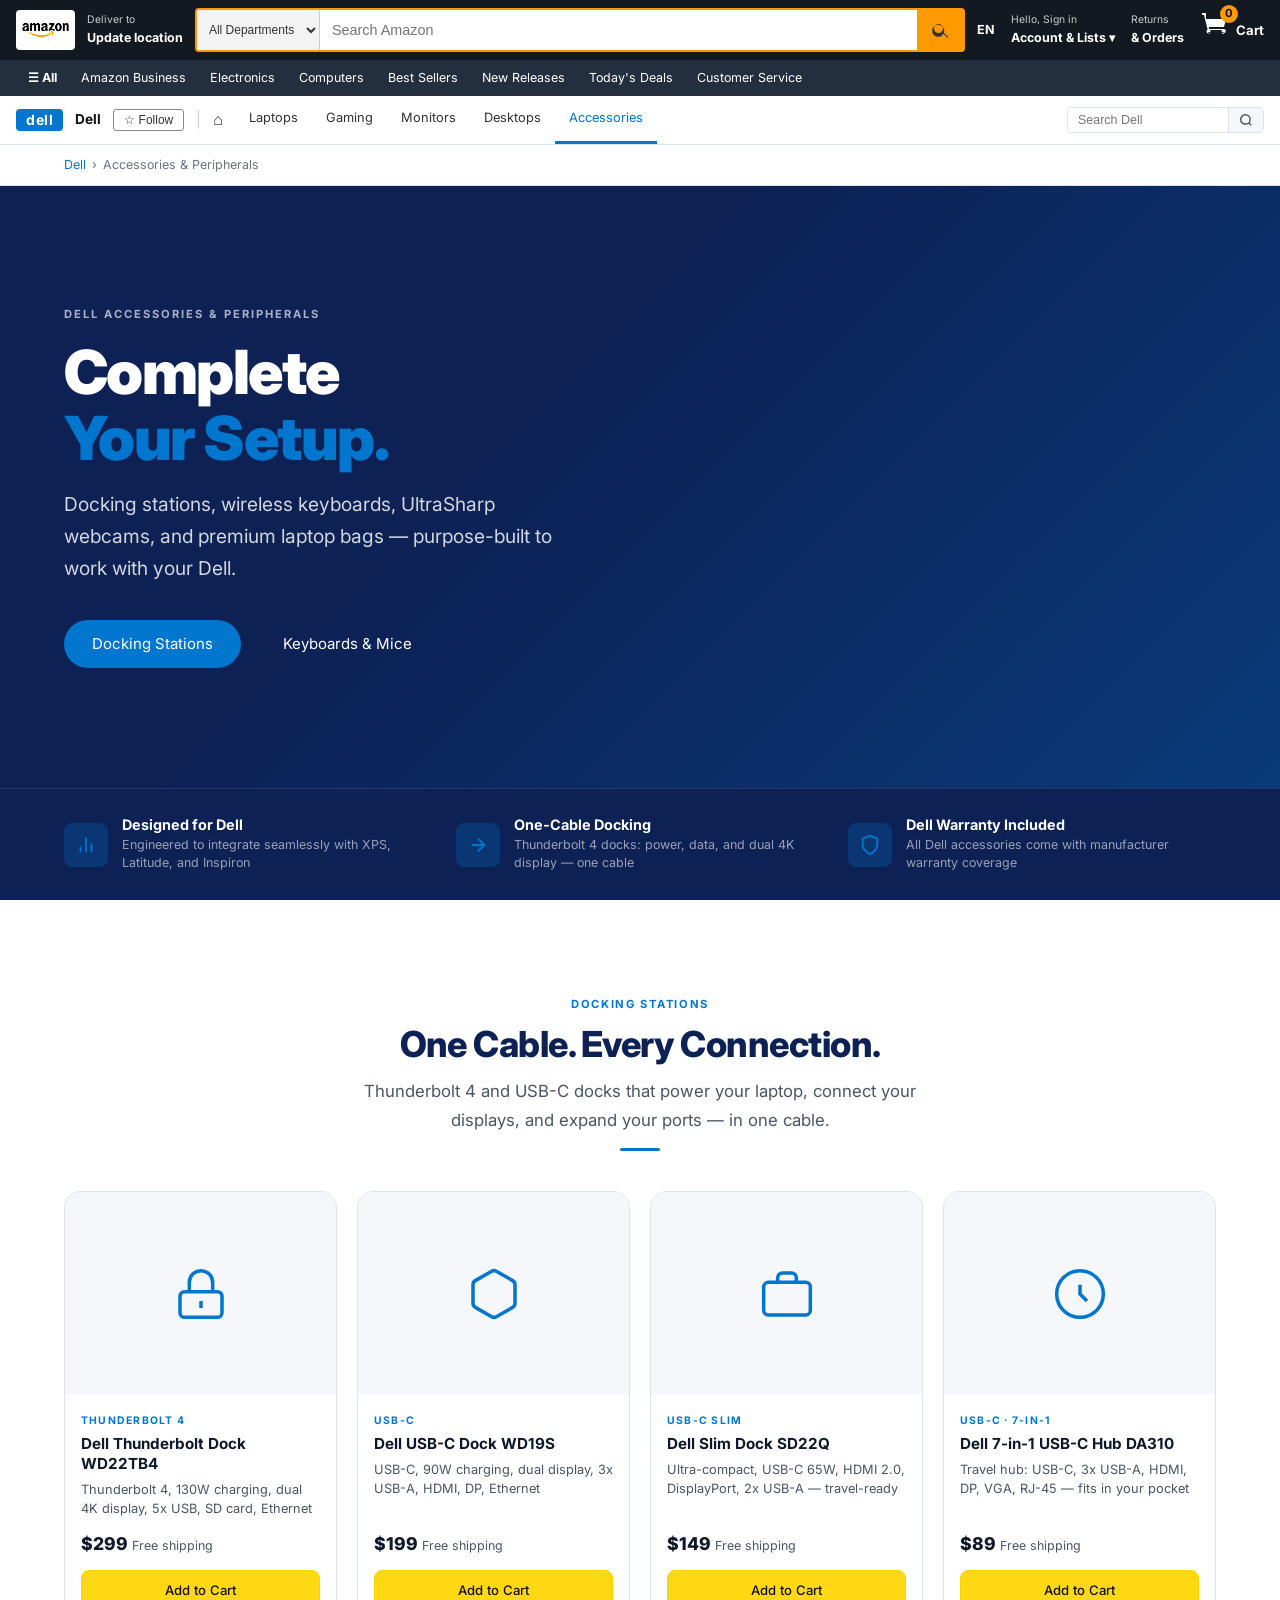
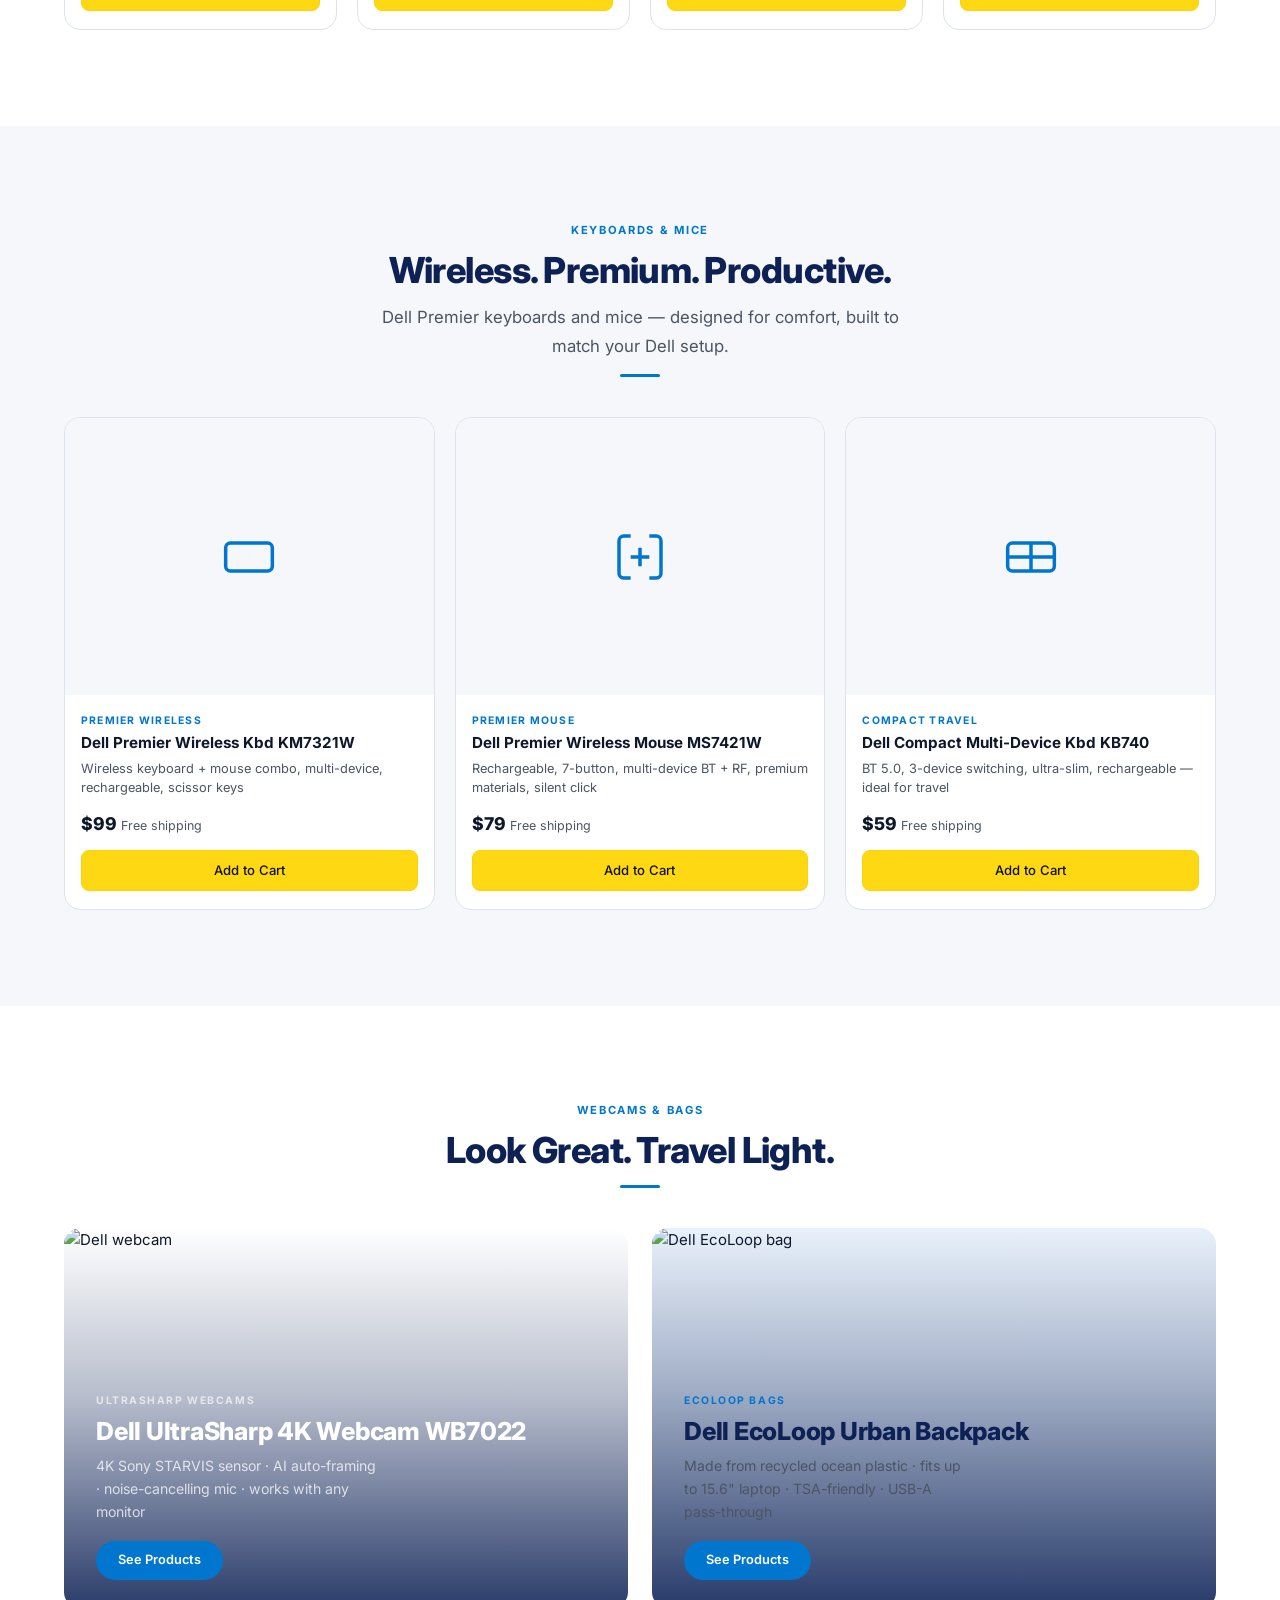
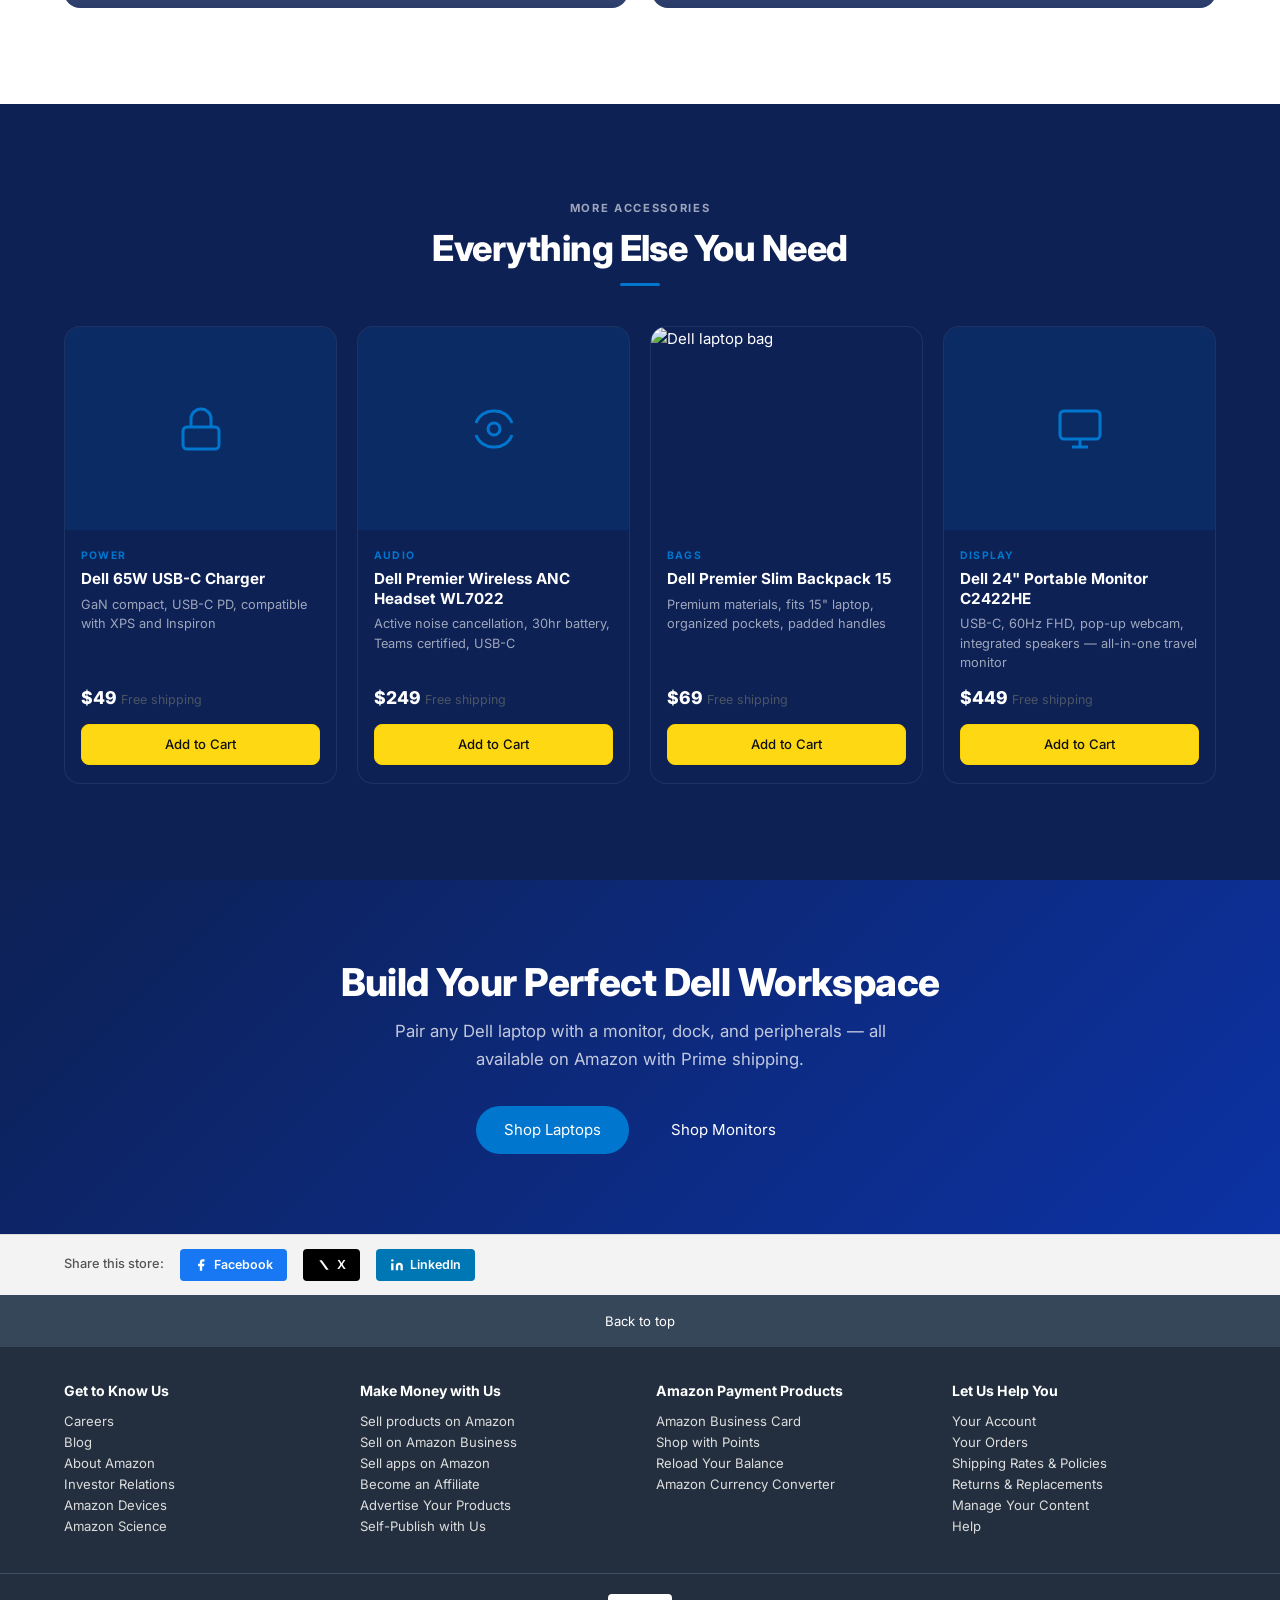
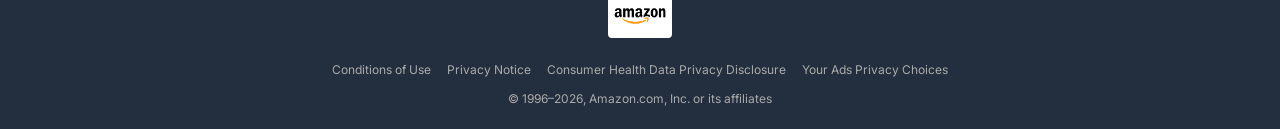
==== accessories.html @ 8b67eb4b "Initial Dell storefront demo — 6 pages, Dell brand CSS, YouTube hero, Dell CDN imagery" ====
<!DOCTYPE html>
<html lang="en">
<head>
  <meta charset="UTF-8">
  <meta name="viewport" content="width=device-width, initial-scale=1.0">
  <title>Dell Accessories | Docks, Keyboards, Bags — Amazon Brand Store</title>
  <meta name="description" content="Shop Dell accessories on Amazon — docking stations, wireless keyboards, laptop bags, webcams, and more. Free shipping on eligible orders.">
  <link rel="stylesheet" href="styles.css">
</head>
<body>

<div id="site-header"></div>

<!-- ═══ BREADCRUMB ═══ -->
<nav class="breadcrumb">
  <div class="breadcrumb-inner">
    <a href="index.html">Dell</a>
    <span>›</span>
    <span>Accessories &amp; Peripherals</span>
  </div>
</nav>

<!-- ═══ HERO ═══ -->
<div class="hero-video-wrap" style="min-height:500px;">
  <img class="hero-video"
    src="https://i.dell.com/is/image/DellContent/content/dam/ss2/page-specific/dell-homepage/en/my-account-or-dell-premier/uhp-premier-module-pa14250-1200x675.jpg?fmt=pjpg&wid=1920&hei=800&resMode=sharp2"
    alt="Dell accessories and peripherals" style="opacity:0.45;">
  <div class="hero-overlay"></div>
  <div class="hero-content">
    <span class="hero-eyebrow">Dell Accessories &amp; Peripherals</span>
    <h1 class="hero-title">Complete<br><span>Your Setup.</span></h1>
    <p class="hero-sub">Docking stations, wireless keyboards, UltraSharp webcams, and premium laptop bags — purpose-built to work with your Dell.</p>
    <div class="hero-ctas">
      <a href="#docks" class="btn-brand">Docking Stations</a>
      <a href="#keyboards" class="btn-outline">Keyboards &amp; Mice</a>
    </div>
  </div>
</div>

<!-- ═══ FEATURE STRIP ═══ -->
<div class="feature-strip">
  <div class="feature-strip-inner">
    <div class="feature-item">
      <div class="feature-icon">
        <svg viewBox="0 0 24 24"><path d="M18 20V10M12 20V4M6 20v-6"/></svg>
      </div>
      <div class="feature-text">
        <h4>Designed for Dell</h4>
        <p>Engineered to integrate seamlessly with XPS, Latitude, and Inspiron</p>
      </div>
    </div>
    <div class="feature-item">
      <div class="feature-icon">
        <svg viewBox="0 0 24 24"><path d="M5 12h14M12 5l7 7-7 7"/></svg>
      </div>
      <div class="feature-text">
        <h4>One-Cable Docking</h4>
        <p>Thunderbolt 4 docks: power, data, and dual 4K display — one cable</p>
      </div>
    </div>
    <div class="feature-item">
      <div class="feature-icon">
        <svg viewBox="0 0 24 24"><path d="M12 22s8-4 8-10V5l-8-3-8 3v7c0 6 8 10 8 10z"/></svg>
      </div>
      <div class="feature-text">
        <h4>Dell Warranty Included</h4>
        <p>All Dell accessories come with manufacturer warranty coverage</p>
      </div>
    </div>
  </div>
</div>

<!-- ═══ DOCKING STATIONS ═══ -->
<section class="section" id="docks">
  <div class="container">
    <div class="section-title">
      <span class="eyebrow">Docking Stations</span>
      <h2>One Cable. Every Connection.</h2>
      <p>Thunderbolt 4 and USB-C docks that power your laptop, connect your displays, and expand your ports — in one cable.</p>
      <div class="divider"></div>
    </div>
    <div class="product-grid">
      <div class="hk-card">
        <div class="hk-card-img">
          <div class="hk-card-img-placeholder">
            <svg viewBox="0 0 24 24" style="stroke:#0076CE;fill:none;stroke-width:1.5;width:56px;height:56px;"><rect x="3" y="11" width="18" height="11" rx="2"/><path d="M7 11V7a5 5 0 0 1 10 0v4"/><path d="M12 15v3"/></svg>
          </div>
        </div>
        <div class="hk-card-body">
          <span class="hk-card-eyebrow">Thunderbolt 4</span>
          <div class="hk-card-title">Dell Thunderbolt Dock WD22TB4</div>
          <div class="hk-card-sub">Thunderbolt 4, 130W charging, dual 4K display, 5x USB, SD card, Ethernet</div>
          <div class="hk-card-price">$299 <span>Free shipping</span></div>
          <span class="hk-card-buy">Add to Cart</span>
        </div>
      </div>
      <div class="hk-card">
        <div class="hk-card-img">
          <div class="hk-card-img-placeholder">
            <svg viewBox="0 0 24 24" style="stroke:#0076CE;fill:none;stroke-width:1.5;width:56px;height:56px;"><path d="M21 16V8a2 2 0 0 0-1-1.73l-7-4a2 2 0 0 0-2 0l-7 4A2 2 0 0 0 3 8v8a2 2 0 0 0 1 1.73l7 4a2 2 0 0 0 2 0l7-4A2 2 0 0 0 21 16z"/></svg>
          </div>
        </div>
        <div class="hk-card-body">
          <span class="hk-card-eyebrow">USB-C</span>
          <div class="hk-card-title">Dell USB-C Dock WD19S</div>
          <div class="hk-card-sub">USB-C, 90W charging, dual display, 3x USB-A, HDMI, DP, Ethernet</div>
          <div class="hk-card-price">$199 <span>Free shipping</span></div>
          <span class="hk-card-buy">Add to Cart</span>
        </div>
      </div>
      <div class="hk-card">
        <div class="hk-card-img">
          <div class="hk-card-img-placeholder">
            <svg viewBox="0 0 24 24" style="stroke:#0076CE;fill:none;stroke-width:1.5;width:56px;height:56px;"><rect x="2" y="7" width="20" height="14" rx="2"/><path d="M16 7V5a2 2 0 0 0-2-2h-4a2 2 0 0 0-2 2v2"/></svg>
          </div>
        </div>
        <div class="hk-card-body">
          <span class="hk-card-eyebrow">USB-C Slim</span>
          <div class="hk-card-title">Dell Slim Dock SD22Q</div>
          <div class="hk-card-sub">Ultra-compact, USB-C 65W, HDMI 2.0, DisplayPort, 2x USB-A — travel-ready</div>
          <div class="hk-card-price">$149 <span>Free shipping</span></div>
          <span class="hk-card-buy">Add to Cart</span>
        </div>
      </div>
      <div class="hk-card">
        <div class="hk-card-img">
          <div class="hk-card-img-placeholder">
            <svg viewBox="0 0 24 24" style="stroke:#0076CE;fill:none;stroke-width:1.5;width:56px;height:56px;"><circle cx="12" cy="12" r="10"/><path d="M12 8v4l3 3"/></svg>
          </div>
        </div>
        <div class="hk-card-body">
          <span class="hk-card-eyebrow">USB-C · 7-in-1</span>
          <div class="hk-card-title">Dell 7-in-1 USB-C Hub DA310</div>
          <div class="hk-card-sub">Travel hub: USB-C, 3x USB-A, HDMI, DP, VGA, RJ-45 — fits in your pocket</div>
          <div class="hk-card-price">$89 <span>Free shipping</span></div>
          <span class="hk-card-buy">Add to Cart</span>
        </div>
      </div>
    </div>
  </div>
</section>

<!-- ═══ KEYBOARDS & MICE ═══ -->
<section class="section section-alt" id="keyboards">
  <div class="container">
    <div class="section-title">
      <span class="eyebrow">Keyboards &amp; Mice</span>
      <h2>Wireless. Premium. Productive.</h2>
      <p>Dell Premier keyboards and mice — designed for comfort, built to match your Dell setup.</p>
      <div class="divider"></div>
    </div>
    <div class="product-grid product-grid-3">
      <div class="hk-card">
        <div class="hk-card-img">
          <div class="hk-card-img-placeholder">
            <svg viewBox="0 0 24 24" style="stroke:#0076CE;fill:none;stroke-width:1.5;width:56px;height:56px;"><rect x="2" y="6" width="20" height="12" rx="2"/><path d="M12 12h.01M7 12h.01M17 12h.01"/></svg>
          </div>
        </div>
        <div class="hk-card-body">
          <span class="hk-card-eyebrow">Premier Wireless</span>
          <div class="hk-card-title">Dell Premier Wireless Kbd KM7321W</div>
          <div class="hk-card-sub">Wireless keyboard + mouse combo, multi-device, rechargeable, scissor keys</div>
          <div class="hk-card-price">$99 <span>Free shipping</span></div>
          <span class="hk-card-buy">Add to Cart</span>
        </div>
      </div>
      <div class="hk-card">
        <div class="hk-card-img">
          <div class="hk-card-img-placeholder">
            <svg viewBox="0 0 24 24" style="stroke:#0076CE;fill:none;stroke-width:1.5;width:56px;height:56px;"><path d="M8 3H5a2 2 0 0 0-2 2v14a2 2 0 0 0 2 2h3"/><path d="M16 3h3a2 2 0 0 1 2 2v14a2 2 0 0 1-2 2h-3"/><path d="M12 8v8M8 12h8"/></svg>
          </div>
        </div>
        <div class="hk-card-body">
          <span class="hk-card-eyebrow">Premier Mouse</span>
          <div class="hk-card-title">Dell Premier Wireless Mouse MS7421W</div>
          <div class="hk-card-sub">Rechargeable, 7-button, multi-device BT + RF, premium materials, silent click</div>
          <div class="hk-card-price">$79 <span>Free shipping</span></div>
          <span class="hk-card-buy">Add to Cart</span>
        </div>
      </div>
      <div class="hk-card">
        <div class="hk-card-img">
          <div class="hk-card-img-placeholder">
            <svg viewBox="0 0 24 24" style="stroke:#0076CE;fill:none;stroke-width:1.5;width:56px;height:56px;"><rect x="2" y="6" width="20" height="12" rx="2"/><path d="M12 6v12M2 12h20"/></svg>
          </div>
        </div>
        <div class="hk-card-body">
          <span class="hk-card-eyebrow">Compact Travel</span>
          <div class="hk-card-title">Dell Compact Multi-Device Kbd KB740</div>
          <div class="hk-card-sub">BT 5.0, 3-device switching, ultra-slim, rechargeable — ideal for travel</div>
          <div class="hk-card-price">$59 <span>Free shipping</span></div>
          <span class="hk-card-buy">Add to Cart</span>
        </div>
      </div>
    </div>
  </div>
</section>

<!-- ═══ WEBCAMS + BAGS SPLIT ═══ -->
<section class="section">
  <div class="container">
    <div class="section-title">
      <span class="eyebrow">Webcams &amp; Bags</span>
      <h2>Look Great. Travel Light.</h2>
      <div class="divider"></div>
    </div>
    <div class="split-grid">
      <div class="split-tile">
        <img class="split-tile-img"
          src="https://i.dell.com/is/image/DellContent/content/dam/ss2/page-specific/dell-homepage/en/my-account-or-dell-premier/uhp-premier-module-pa14250-1200x675.jpg?fmt=pjpg&wid=800&hei=560&resMode=sharp2"
          alt="Dell webcam" loading="lazy">
        <div class="split-tile-overlay"></div>
        <div class="split-tile-content">
          <span class="eyebrow">UltraSharp Webcams</span>
          <h3>Dell UltraSharp 4K Webcam WB7022</h3>
          <p>4K Sony STARVIS sensor · AI auto-framing · noise-cancelling mic · works with any monitor</p>
          <a href="#" class="split-tile-pill">See Products</a>
        </div>
      </div>
      <div class="split-tile light-tile" style="background:var(--brand-light);">
        <img class="split-tile-img"
          src="https://i.dell.com/is/image/DellContent/content/dam/ss2/page-specific/dell-com-landing-page/sustainability-employee-walking-ecoloop-urban-backpack-480x360.jpg?fmt=pjpg&wid=800&hei=560&resMode=sharp2"
          alt="Dell EcoLoop bag" loading="lazy">
        <div class="split-tile-overlay" style="background:linear-gradient(0deg,rgba(13,33,85,0.88) 0%,rgba(13,33,85,0.3) 60%,transparent 100%);"></div>
        <div class="split-tile-content">
          <span class="eyebrow">EcoLoop Bags</span>
          <h3>Dell EcoLoop Urban Backpack</h3>
          <p>Made from recycled ocean plastic · fits up to 15.6" laptop · TSA-friendly · USB-A pass-through</p>
          <a href="#" class="split-tile-pill">See Products</a>
        </div>
      </div>
    </div>
  </div>
</section>

<!-- ═══ ACCESSORIES GRID ═══ -->
<section class="section section-dark">
  <div class="container">
    <div class="section-title">
      <span class="eyebrow">More Accessories</span>
      <h2>Everything Else You Need</h2>
      <div class="divider"></div>
    </div>
    <div class="product-grid dark-section-wrap">
      <div class="hk-card hk-card-dark">
        <div class="hk-card-img">
          <div class="hk-card-img-placeholder" style="background:rgba(0,118,206,0.12);">
            <svg viewBox="0 0 24 24" style="stroke:var(--brand-blue);width:48px;height:48px;fill:none;stroke-width:1.5;"><rect x="3" y="11" width="18" height="11" rx="2"/><path d="M7 11V7a5 5 0 0 1 10 0v4"/></svg>
          </div>
        </div>
        <div class="hk-card-body">
          <span class="hk-card-eyebrow">Power</span>
          <div class="hk-card-title">Dell 65W USB-C Charger</div>
          <div class="hk-card-sub">GaN compact, USB-C PD, compatible with XPS and Inspiron</div>
          <div class="hk-card-price">$49 <span>Free shipping</span></div>
          <span class="hk-card-buy">Add to Cart</span>
        </div>
      </div>
      <div class="hk-card hk-card-dark">
        <div class="hk-card-img">
          <div class="hk-card-img-placeholder" style="background:rgba(0,118,206,0.12);">
            <svg viewBox="0 0 24 24" style="stroke:var(--brand-blue);width:48px;height:48px;fill:none;stroke-width:1.5;"><circle cx="12" cy="12" r="3"/><path d="M3 9a9 9 0 0 1 9-6 9 9 0 0 1 9 6"/><path d="M3 15a9 9 0 0 0 9 6 9 9 0 0 0 9-6"/></svg>
          </div>
        </div>
        <div class="hk-card-body">
          <span class="hk-card-eyebrow">Audio</span>
          <div class="hk-card-title">Dell Premier Wireless ANC Headset WL7022</div>
          <div class="hk-card-sub">Active noise cancellation, 30hr battery, Teams certified, USB-C</div>
          <div class="hk-card-price">$249 <span>Free shipping</span></div>
          <span class="hk-card-buy">Add to Cart</span>
        </div>
      </div>
      <div class="hk-card hk-card-dark">
        <div class="hk-card-img">
          <img src="https://i.dell.com/is/image/DellContent/content/dam/ss2/page-specific/dell-com-landing-page/sustainability-employee-walking-ecoloop-urban-backpack-480x360.jpg?fmt=pjpg&wid=400&hei=300&resMode=sharp2" alt="Dell laptop bag" loading="lazy">
        </div>
        <div class="hk-card-body">
          <span class="hk-card-eyebrow">Bags</span>
          <div class="hk-card-title">Dell Premier Slim Backpack 15</div>
          <div class="hk-card-sub">Premium materials, fits 15" laptop, organized pockets, padded handles</div>
          <div class="hk-card-price">$69 <span>Free shipping</span></div>
          <span class="hk-card-buy">Add to Cart</span>
        </div>
      </div>
      <div class="hk-card hk-card-dark">
        <div class="hk-card-img">
          <div class="hk-card-img-placeholder" style="background:rgba(0,118,206,0.12);">
            <svg viewBox="0 0 24 24" style="stroke:var(--brand-blue);width:48px;height:48px;fill:none;stroke-width:1.5;"><rect x="2" y="3" width="20" height="14" rx="2"/><path d="M8 21h8M12 17v4"/></svg>
          </div>
        </div>
        <div class="hk-card-body">
          <span class="hk-card-eyebrow">Display</span>
          <div class="hk-card-title">Dell 24" Portable Monitor C2422HE</div>
          <div class="hk-card-sub">USB-C, 60Hz FHD, pop-up webcam, integrated speakers — all-in-one travel monitor</div>
          <div class="hk-card-price">$449 <span>Free shipping</span></div>
          <span class="hk-card-buy">Add to Cart</span>
        </div>
      </div>
    </div>
  </div>
</section>

<!-- ═══ CTA ═══ -->
<div class="cta-banner">
  <h2>Build Your Perfect Dell Workspace</h2>
  <p>Pair any Dell laptop with a monitor, dock, and peripherals — all available on Amazon with Prime shipping.</p>
  <div class="cta-banner-btns">
    <a href="laptops.html" class="btn-brand">Shop Laptops</a>
    <a href="monitors.html" class="btn-outline">Shop Monitors</a>
  </div>
</div>

<div id="site-footer"></div>
<script src="main.js"></script>
</body>
</html>
---- styles.css ----
/* ============================================================
   Dell Amazon Brand Store — Stylesheet
   Brand: #0076CE (blue), #0d2155 (dark navy), #0672cb (mid)
   ============================================================ */

@import url('https://fonts.googleapis.com/css2?family=Inter:ital,wght@0,300;0,400;0,500;0,600;0,700;0,800;0,900;1,400&display=swap');

/* 1. CSS Variables
   ============================================================ */
:root {
  --primary:       #0076CE;
  --primary-dark:  #005CA5;
  --primary-deep:  #0d2155;
  --primary-mid:   #0672cb;
  --brand-blue:    #0076CE;
  --brand-dark:    #0d2155;
  --brand-mid:     #0c32a4;
  --brand-glow:    rgba(0,118,206,0.35);
  --brand-light:   #E8F1FB;
  --gray:          #6b7280;
  --light-gray:    #f5f7fa;
  --light-bg:      #f5f7fa;
  --lighter-bg:    #edf2f8;
  --border:        #dde3ec;
  --white:         #ffffff;
  --text:          #0f172a;
  --text-muted:    #4b5563;
  --card-shadow:   0 2px 16px rgba(0,0,0,0.07);
  --card-hover:    0 12px 40px rgba(0,118,206,0.22);
  --transition:    0.25s ease;

  /* 8-pt spacing scale */
  --space-xs:  8px;
  --space-sm:  16px;
  --space-md:  24px;
  --space-lg:  40px;
  --space-xl:  64px;
  --space-2xl: 96px;
  --space-3xl: 128px;
}

/* 2. Reset & Base
   ============================================================ */
*, *::before, *::after { box-sizing: border-box; margin: 0; padding: 0; }
html { scroll-behavior: smooth; }
body {
  font-family: 'Inter', -apple-system, BlinkMacSystemFont, 'Segoe UI', Roboto, 'Helvetica Neue', Arial, sans-serif;
  color: var(--text);
  font-size: 15px;
  line-height: 1.6;
  background: var(--white);
}
img { max-width: 100%; height: auto; display: block; }
a { color: var(--primary); text-decoration: none; }
a:hover { text-decoration: underline; }
ul { list-style: none; }

/* 3. Typography
   ============================================================ */
h1, h2, h3, h4 { line-height: 1.15; font-weight: 800; letter-spacing: -0.01em; }
h1 { font-size: clamp(2.2rem, 4vw, 3.25rem); letter-spacing: -0.02em; }
h2 { font-size: clamp(1.6rem, 2.8vw, 2.4rem); letter-spacing: -0.015em; }
h3 { font-size: clamp(1.1rem, 1.8vw, 1.45rem); letter-spacing: -0.01em; }
h4 { font-size: 1.05rem; letter-spacing: 0; font-weight: 700; }
p  { margin-bottom: 0; line-height: 1.65; }

/* 4. Layout Utilities
   ============================================================ */
.container { max-width: 1200px; margin: 0 auto; padding: 0 24px; }
.section { padding: var(--space-2xl) 0; }
.section-alt { background: var(--light-gray); }
.section-dark { background: var(--brand-dark); color: var(--white); }
.section-dark h2, .section-dark h3, .section-dark p { color: var(--white); }
.section-title { text-align: center; margin-bottom: var(--space-lg); }
.section-title .eyebrow {
  font-size: 0.7rem;
  font-weight: 700;
  letter-spacing: 0.15em;
  text-transform: uppercase;
  color: var(--primary);
  margin-bottom: 10px;
  display: block;
}
.section-dark .section-title .eyebrow { color: rgba(255,255,255,0.6); }
.section-title h2 { color: var(--brand-dark); margin-bottom: 12px; }
.section-title p  { color: var(--text-muted); font-size: 1.05rem; max-width: 560px; margin: 0 auto; line-height: 1.7; }
.section-dark .section-title h2 { color: var(--white); }
.section-dark .section-title p  { color: rgba(255,255,255,0.72); }
.divider { width: 40px; height: 3px; background: var(--brand-blue); border-radius: 2px; margin: 14px auto 0; }

/* 5. Buttons
   ============================================================ */
.btn {
  display: inline-block;
  padding: 11px 24px;
  border-radius: 8px;
  font-weight: 600;
  font-size: 0.875rem;
  cursor: pointer;
  border: 2px solid transparent;
  transition: all var(--transition);
  white-space: nowrap;
  letter-spacing: 0.01em;
}
.btn-primary { background: #FFD814; color: #111; border-color: #FCD200; }
.btn-primary:hover { background: #F7CA00; border-color: #F7CA00; text-decoration: none; }
.btn-brand {
  background: var(--brand-blue);
  color: var(--white);
  border-color: var(--brand-blue);
  border-radius: 999px;
  padding: 12px 28px;
}
.btn-brand:hover { background: var(--primary-dark); border-color: var(--primary-dark); text-decoration: none; }
.btn-outline {
  background: transparent;
  color: var(--white);
  border-color: rgba(255,255,255,0.6);
  border-radius: 999px;
  padding: 12px 28px;
}
.btn-outline:hover { background: rgba(255,255,255,0.12); text-decoration: none; }
.btn-pill-blue {
  background: var(--brand-blue);
  color: var(--white);
  border-radius: 999px;
  padding: 9px 22px;
  font-size: 0.82rem;
  font-weight: 600;
  display: inline-block;
  transition: background var(--transition);
}
.btn-pill-blue:hover { background: var(--primary-dark); text-decoration: none; }

/* Add to Cart — Amazon yellow, 8px radius, NEVER pill */
.btn-cart {
  background: #FFD814;
  color: #0F1111;
  border: 1px solid #FCD200;
  border-radius: 8px;
  padding: 8px 16px;
  font-size: 0.82rem;
  font-weight: 500;
  cursor: pointer;
  display: inline-block;
  transition: background var(--transition);
  text-align: center;
}
.btn-cart:hover { background: #F7CA00; text-decoration: none; }

/* 6. Amazon Header / Nav (shared with CyberPower pattern)
   ============================================================ */
.amz-sticky { position: sticky; top: 0; z-index: 9000; }
.amz-top { background: #131921; }
.amz-top-inner {
  max-width: 1600px;
  margin: 0 auto;
  padding: 8px 16px;
  display: flex;
  align-items: center;
  gap: 12px;
}
.amz-logo img { height: 36px; }
.amz-location { display: flex; flex-direction: column; color: #fff; font-size: 0.7rem; cursor: pointer; }
.amz-loc-top { color: #ccc; font-size: 0.65rem; }
.amz-loc-bot { font-weight: 700; font-size: 0.78rem; white-space: nowrap; }
.amz-search {
  flex: 1; display: flex; align-items: center;
  background: #fff; border-radius: 4px; overflow: hidden;
  border: 2px solid #ff9900; min-width: 0;
}
.amz-search-dept {
  background: #f3f3f3; border: none; border-right: 1px solid #ccc;
  padding: 0 8px; height: 40px; font-size: 0.75rem; cursor: pointer; color: #333; white-space: nowrap;
}
.amz-search-input { flex: 1; border: none; outline: none; padding: 0 12px; font-size: 0.9rem; height: 40px; min-width: 0; }
.amz-search-btn {
  background: #ff9900; border: none; width: 46px; height: 40px;
  cursor: pointer; display: flex; align-items: center; justify-content: center; flex-shrink: 0;
}
.amz-search-btn svg { width: 18px; height: 18px; fill: #333; }
.amz-right { display: flex; align-items: center; gap: 16px; margin-left: auto; flex-shrink: 0; }
.amz-lang { color: #fff; font-size: 0.78rem; font-weight: 700; cursor: pointer; }
.amz-account, .amz-returns {
  display: flex; flex-direction: column; color: #fff; font-size: 0.7rem; cursor: pointer; text-decoration: none;
}
.amz-acct-top { color: #ccc; font-size: 0.65rem; }
.amz-acct-bot { font-weight: 700; font-size: 0.78rem; white-space: nowrap; }
.amz-cart-link { display: flex; align-items: center; gap: 4px; color: #fff; text-decoration: none; cursor: pointer; }
.amz-cart-icon-wrap { position: relative; }
.amz-cart-icon-wrap svg { width: 32px; height: 32px; }
.amz-cart-count {
  position: absolute; top: -6px; right: -6px;
  background: #ff9900; color: #111; font-size: 0.7rem; font-weight: 700;
  border-radius: 50%; width: 18px; height: 18px; display: flex; align-items: center; justify-content: center;
}
.amz-cart-text { font-weight: 700; font-size: 0.82rem; }

/* Amazon nav bar */
.amz-nav-bar { background: #232f3e; }
.amz-nav-bar-inner {
  max-width: 1600px; margin: 0 auto; padding: 0 16px;
  display: flex; align-items: center; gap: 0; overflow-x: auto;
}
.amz-nav-bar-inner a {
  color: #fff; font-size: 0.78rem; padding: 8px 12px;
  white-space: nowrap; text-decoration: none;
  transition: background 0.15s;
}
.amz-nav-bar-inner a:hover { background: rgba(255,255,255,0.12); }
.amz-nav-all-btn { font-weight: 700; }
.amz-mobile-drawer { display: none; }

/* Brand sub-nav — single bar */
.brand-subnav {
  background: #fff;
  border-bottom: 1px solid var(--border);
  position: relative;
  z-index: 8999;
}
.brand-subnav-inner {
  max-width: 1600px; margin: 0 auto; padding: 0 16px;
  display: flex; align-items: center; gap: 12px; height: 48px; overflow-x: auto;
}
.brand-subnav-logo { display: flex; align-items: center; flex-shrink: 0; }
.brand-subnav-name { font-size: 0.85rem; font-weight: 700; color: #111; white-space: nowrap; flex-shrink: 0; }
.brand-subnav-follow {
  background: none; border: 1px solid #888; border-radius: 3px;
  padding: 3px 10px; font-size: 0.75rem; cursor: pointer; flex-shrink: 0; color: #333;
}
.brand-subnav-sep { color: #ccc; flex-shrink: 0; }
.brand-subnav-home { color: #333; font-size: 1rem; text-decoration: none; flex-shrink: 0; }
.brand-subnav-tabs { display: flex; gap: 0; flex-shrink: 0; }
.brand-subnav-tabs a {
  font-size: 0.8rem; color: #333; padding: 0 14px; height: 48px;
  display: flex; align-items: center; text-decoration: none;
  border-bottom: 3px solid transparent; transition: border-color 0.15s, color 0.15s;
  white-space: nowrap;
}
.brand-subnav-tabs a:hover, .brand-subnav-tabs a.active { color: var(--brand-blue); border-bottom-color: var(--brand-blue); }
.brand-subnav-search {
  margin-left: auto; display: flex; align-items: center;
  border: 1px solid var(--border); border-radius: 4px; overflow: hidden; flex-shrink: 0;
}
.brand-subnav-search input {
  border: none; outline: none; padding: 5px 10px; font-size: 0.78rem; width: 160px;
}
.brand-subnav-search button {
  background: var(--light-gray); border: none; border-left: 1px solid var(--border);
  padding: 5px 10px; cursor: pointer; display: flex; align-items: center; justify-content: center;
}
.brand-subnav-search button svg { stroke: #555; }
.brand-subnav-dropdown { position: relative; }
.brand-subnav-dropdown-trigger { cursor: pointer; }
.brand-subnav-dropdown-menu {
  display: none; position: fixed; background: #fff;
  border: 1px solid var(--border); border-radius: 8px;
  box-shadow: 0 8px 24px rgba(0,0,0,0.12); min-width: 200px; z-index: 9999; padding: 8px 0;
}
.brand-subnav-dropdown.open .brand-subnav-dropdown-menu { display: block; }
.brand-subnav-dropdown-menu a {
  display: block; padding: 9px 18px; color: #333; font-size: 0.82rem;
  border-bottom: none; height: auto;
}
.brand-subnav-dropdown-menu a:hover { background: var(--light-gray); color: var(--brand-blue); }

/* Breadcrumb */
.breadcrumb {
  padding: 10px 0;
  background: var(--white);
  border-bottom: 1px solid var(--border);
}
.breadcrumb-inner {
  max-width: 1200px; margin: 0 auto; padding: 0 24px;
  display: flex; align-items: center; gap: 6px; font-size: 0.78rem; color: var(--gray);
}
.breadcrumb-inner a { color: var(--primary); }
.breadcrumb-inner span { color: var(--gray); }

/* 7. Hero Video
   ============================================================ */
.hero-video-wrap {
  position: relative; width: 100%; min-height: 600px; overflow: hidden;
  background: var(--brand-dark);
}
.hero-video {
  position: absolute; top: 50%; left: 50%;
  transform: translate(-50%, -50%);
  min-width: 100%; min-height: 100%; width: auto; height: auto;
  object-fit: cover; z-index: 0; opacity: 0.4;
}
.hero-video-wrap iframe.hero-video {
  width: 100%; height: 100%; min-width: 100%; min-height: 100%;
  object-fit: cover; border: none;
}
.hero-overlay {
  position: absolute; inset: 0;
  background: linear-gradient(135deg, var(--brand-dark) 40%, rgba(0,118,206,0.3) 100%);
  z-index: 1;
}
.hero-content { position: relative; z-index: 2; padding: 120px 64px; }
.hero-eyebrow {
  font-size: 0.7rem; font-weight: 700; letter-spacing: 0.18em;
  text-transform: uppercase; color: rgba(255,255,255,0.65);
  margin-bottom: 16px; display: block;
}
.hero-title { font-size: clamp(2.4rem, 5vw, 3.8rem); font-weight: 900; color: #fff; line-height: 1.08; letter-spacing: -0.025em; margin-bottom: 18px; max-width: 700px; }
.hero-title span { color: var(--brand-blue); }
.hero-sub { font-size: clamp(1rem, 1.5vw, 1.2rem); color: rgba(255,255,255,0.82); max-width: 520px; margin-bottom: 36px; line-height: 1.65; font-weight: 400; }
.hero-ctas { display: flex; gap: 14px; flex-wrap: wrap; }

/* Feature icon strip */
.feature-strip { background: var(--brand-dark); padding: 28px 0; border-top: 1px solid rgba(255,255,255,0.1); }
.feature-strip-inner {
  max-width: 1200px; margin: 0 auto; padding: 0 24px;
  display: grid; grid-template-columns: repeat(3, 1fr); gap: 24px;
}
.feature-item { display: flex; align-items: center; gap: 14px; }
.feature-icon {
  width: 44px; height: 44px; border-radius: 8px;
  background: rgba(0,118,206,0.25); display: flex; align-items: center; justify-content: center;
  flex-shrink: 0;
}
.feature-icon svg { width: 22px; height: 22px; stroke: var(--brand-blue); fill: none; stroke-width: 2; }
.feature-text h4 { color: #fff; font-size: 0.9rem; font-weight: 700; margin-bottom: 2px; }
.feature-text p { color: rgba(255,255,255,0.58); font-size: 0.78rem; line-height: 1.45; }

/* 8. Split Tiles
   ============================================================ */
.split-grid { display: grid; grid-template-columns: 1fr 1fr; gap: 24px; }
.split-tile {
  position: relative; border-radius: 16px; overflow: hidden;
  min-height: 380px; display: flex; align-items: flex-end;
}
.split-tile-img {
  position: absolute; inset: 0; width: 100%; height: 100%; object-fit: cover; z-index: 0;
}
.split-tile-overlay {
  position: absolute; inset: 0; z-index: 1;
  background: linear-gradient(0deg, rgba(13,33,85,0.88) 0%, rgba(13,33,85,0.3) 55%, transparent 100%);
}
.split-tile.light-tile .split-tile-overlay {
  background: linear-gradient(0deg, rgba(232,241,251,0.95) 0%, rgba(232,241,251,0.6) 60%, transparent 100%);
}
.split-tile-content { position: relative; z-index: 2; padding: 28px 32px; width: 100%; }
.split-tile .eyebrow {
  font-size: 0.65rem; font-weight: 700; letter-spacing: 0.15em;
  text-transform: uppercase; color: rgba(255,255,255,0.65);
  margin-bottom: 8px; display: block;
}
.split-tile.light-tile .eyebrow { color: var(--brand-blue); }
.split-tile h3 { color: #fff; font-size: clamp(1.2rem, 2vw, 1.55rem); font-weight: 800; margin-bottom: 8px; }
.split-tile.light-tile h3 { color: var(--brand-dark); }
.split-tile p { color: rgba(255,255,255,0.75); font-size: 0.88rem; margin-bottom: 18px; max-width: 280px; }
.split-tile.light-tile p { color: var(--text-muted); }
.split-tile-pill {
  display: inline-block;
  background: var(--brand-blue); color: #fff;
  border-radius: 999px; padding: 9px 22px;
  font-size: 0.8rem; font-weight: 600;
  transition: background var(--transition);
}
.split-tile-pill:hover { background: var(--primary-dark); text-decoration: none; }
.split-tile.light-tile .split-tile-pill { background: var(--brand-blue); color: #fff; }

/* 9. Category Grid (4-col)
   ============================================================ */
.cat-grid { display: grid; grid-template-columns: repeat(4, 1fr); gap: 16px; }
.cat-tile {
  background: var(--brand-dark); border-radius: 16px; overflow: hidden;
  display: flex; flex-direction: column; align-items: center;
  padding: 28px 16px 20px; text-decoration: none; cursor: pointer;
  transition: transform 0.25s ease, box-shadow 0.25s ease;
  position: relative;
}
.cat-tile:hover { transform: scale(1.02); box-shadow: 0 12px 32px rgba(0,118,206,0.28); text-decoration: none; }
.cat-tile-img { width: 100%; aspect-ratio: 4/3; object-fit: cover; border-radius: 8px; margin-bottom: 16px; }
.cat-tile-img-placeholder {
  width: 100%; aspect-ratio: 4/3; border-radius: 8px; margin-bottom: 16px;
  background: linear-gradient(135deg, rgba(0,118,206,0.2), rgba(6,50,164,0.3));
  display: flex; align-items: center; justify-content: center;
}
.cat-tile-img-placeholder svg { width: 56px; height: 56px; stroke: rgba(0,118,206,0.7); fill: none; stroke-width: 1.5; }
.cat-label {
  background: var(--brand-blue); color: #fff;
  border-radius: 999px; padding: 6px 18px;
  font-size: 0.78rem; font-weight: 600; text-align: center;
  display: inline-block; transition: background var(--transition);
}
.cat-tile:hover .cat-label { background: var(--primary-dark); }

/* 10. Product Cards
    ============================================================ */
.product-grid { display: grid; grid-template-columns: repeat(4, 1fr); gap: 20px; }
.product-grid-3 { grid-template-columns: repeat(3, 1fr); }
.hk-card {
  background: var(--white); border-radius: 16px;
  border: 1px solid var(--border); overflow: hidden;
  transition: box-shadow 0.25s ease, transform 0.25s ease;
  display: flex; flex-direction: column;
}
.hk-card:hover { box-shadow: var(--card-hover); transform: translateY(-3px); }
.hk-card-img {
  position: relative; overflow: hidden;
  width: 100%; aspect-ratio: 4/3;
}
.hk-card-img img {
  position: absolute; inset: 0; width: 100%; height: 100%;
  object-fit: cover; display: block;
}
.hk-card-img-placeholder {
  position: absolute; inset: 0; display: flex; align-items: center; justify-content: center;
  background: var(--light-gray);
}
.hk-card-img-placeholder svg { width: 64px; height: 64px; stroke: #bbb; fill: none; stroke-width: 1.5; }
.hk-card-body { padding: 18px 16px; display: flex; flex-direction: column; flex: 1; }
.hk-card-eyebrow { font-size: 0.65rem; font-weight: 700; letter-spacing: 0.12em; text-transform: uppercase; color: var(--brand-blue); margin-bottom: 4px; }
.hk-card-title { font-size: 0.95rem; font-weight: 700; color: var(--text); margin-bottom: 6px; line-height: 1.3; }
.hk-card-sub { font-size: 0.8rem; color: var(--text-muted); margin-bottom: 12px; line-height: 1.5; flex: 1; }
.hk-card-price { font-size: 1.1rem; font-weight: 800; color: var(--text); margin-bottom: 12px; }
.hk-card-price span { font-size: 0.78rem; font-weight: 400; color: var(--text-muted); }
.hk-card-buy {
  background: #FFD814; color: #0F1111; border: 1px solid #FCD200;
  border-radius: 8px; padding: 9px 0; font-size: 0.82rem; font-weight: 500;
  text-align: center; display: block; cursor: pointer; width: 100%;
  transition: background var(--transition);
}
.hk-card-buy:hover { background: #F7CA00; text-decoration: none; }

/* Dark product card variant */
.hk-card-dark {
  background: var(--brand-dark); border-color: rgba(255,255,255,0.08);
}
.hk-card-dark .hk-card-title { color: #fff; }
.hk-card-dark .hk-card-sub { color: rgba(255,255,255,0.6); }
.hk-card-dark .hk-card-price { color: #fff; }
.hk-card-dark .hk-card-img-placeholder { background: rgba(0,118,206,0.15); }
.hk-card-dark .hk-card-img-placeholder svg { stroke: var(--brand-blue); }

/* Product card glow on dark bg */
.dark-section-wrap .hk-card:hover { box-shadow: 0 0 0 1px rgba(0,118,206,0.4), 0 16px 40px rgba(0,118,206,0.25); }

/* 11. Industry Tiles
    ============================================================ */
.industry-grid { display: grid; grid-template-columns: repeat(3, 1fr); gap: 20px; }
.industry-tile {
  background: var(--brand-dark); border-radius: 16px; overflow: hidden;
  position: relative; min-height: 240px; display: flex; align-items: flex-end;
  text-decoration: none; transition: transform 0.25s ease;
}
.industry-tile:hover { transform: scale(1.02); text-decoration: none; }
.industry-tile-img { position: absolute; inset: 0; width: 100%; height: 100%; object-fit: cover; z-index: 0; opacity: 0.55; }
.industry-tile-overlay {
  position: absolute; inset: 0; z-index: 1;
  background: linear-gradient(0deg, rgba(13,33,85,0.9) 0%, transparent 70%);
}
.industry-tile-content { position: relative; z-index: 2; padding: 24px; }
.industry-tile-content h4 { color: #fff; font-size: 1.05rem; font-weight: 700; margin-bottom: 6px; }
.industry-tile-content p { color: rgba(255,255,255,0.65); font-size: 0.8rem; }

/* 12. Stats / Proof Bar
    ============================================================ */
.stats-bar { background: var(--lighter-bg); padding: 40px 0; }
.stats-inner { max-width: 1200px; margin: 0 auto; padding: 0 24px; display: grid; grid-template-columns: repeat(4, 1fr); gap: 24px; }
.stat-item { text-align: center; }
.stat-num { font-size: 2.2rem; font-weight: 900; color: var(--brand-blue); letter-spacing: -0.03em; display: block; line-height: 1; margin-bottom: 6px; }
.stat-label { font-size: 0.82rem; color: var(--text-muted); font-weight: 500; }

/* 13. CTA Banner
    ============================================================ */
.cta-banner {
  background: linear-gradient(135deg, var(--brand-dark) 0%, var(--brand-mid) 100%);
  padding: 80px 24px; text-align: center;
}
.cta-banner h2 { color: #fff; font-size: clamp(1.8rem, 3vw, 2.6rem); margin-bottom: 14px; }
.cta-banner p { color: rgba(255,255,255,0.75); font-size: 1.05rem; margin-bottom: 32px; max-width: 500px; margin-left: auto; margin-right: auto; }
.cta-banner-btns { display: flex; gap: 14px; justify-content: center; flex-wrap: wrap; }

/* 14. Footer
    ============================================================ */
.brand-footer { background: var(--brand-dark); padding: 60px 0 40px; }
.brand-footer-inner { max-width: 1200px; margin: 0 auto; padding: 0 24px; }
.brand-footer-grid { display: grid; grid-template-columns: 2fr 1fr 1fr 1fr; gap: 40px; margin-bottom: 40px; }
.footer-brand h3 { color: #fff; font-size: 1.1rem; margin-bottom: 8px; }
.footer-brand p { color: rgba(255,255,255,0.55); font-size: 0.85rem; line-height: 1.7; max-width: 280px; }
.footer-col h4 { color: rgba(255,255,255,0.8); font-size: 0.78rem; font-weight: 700; letter-spacing: 0.1em; text-transform: uppercase; margin-bottom: 16px; }
.footer-col ul li { margin-bottom: 8px; }
.footer-col ul li a { color: rgba(255,255,255,0.5); font-size: 0.82rem; text-decoration: none; transition: color var(--transition); }
.footer-col ul li a:hover { color: var(--white); }
.footer-bottom { border-top: 1px solid rgba(255,255,255,0.1); padding-top: 24px; display: flex; align-items: center; justify-content: space-between; gap: 16px; }
.footer-bottom p { color: rgba(255,255,255,0.35); font-size: 0.75rem; }
.footer-bottom-links { display: flex; gap: 20px; }
.footer-bottom-links a { color: rgba(255,255,255,0.35); font-size: 0.75rem; text-decoration: none; }
.footer-bottom-links a:hover { color: rgba(255,255,255,0.65); }

/* 15. Spec List
    ============================================================ */
.spec-list { list-style: none; padding: 0; margin: 0; }
.spec-list li {
  display: flex; align-items: flex-start; gap: 10px;
  padding: 10px 0; border-bottom: 1px solid var(--border); font-size: 0.88rem;
}
.spec-list li:last-child { border-bottom: none; }
.spec-list .spec-key { font-weight: 600; color: var(--brand-dark); min-width: 140px; flex-shrink: 0; }
.spec-list .spec-val { color: var(--text-muted); }

/* 16. Section Hero (sub-page lifestyle image hero)
    ============================================================ */
.section-hero {
  position: relative; overflow: hidden; border-radius: 0;
  min-height: 480px; display: flex; align-items: center;
  background: var(--brand-dark);
}
.section-hero-img { position: absolute; inset: 0; width: 100%; height: 100%; object-fit: cover; z-index: 0; opacity: 0.45; }
.section-hero-overlay {
  position: absolute; inset: 0; z-index: 1;
  background: linear-gradient(90deg, var(--brand-dark) 35%, transparent 100%);
}
.section-hero-content { position: relative; z-index: 2; padding: 80px 64px; max-width: 620px; }
.section-hero-content .eyebrow {
  font-size: 0.68rem; font-weight: 700; letter-spacing: 0.18em;
  text-transform: uppercase; color: rgba(255,255,255,0.6);
  display: block; margin-bottom: 14px;
}
.section-hero-content h1 { color: #fff; margin-bottom: 14px; }
.section-hero-content p { color: rgba(255,255,255,0.78); font-size: 1.05rem; margin-bottom: 28px; }

/* 17. Trust / Rating strip
    ============================================================ */
.trust-strip { background: var(--light-gray); padding: 20px 0; border-top: 1px solid var(--border); border-bottom: 1px solid var(--border); }
.trust-inner {
  max-width: 1200px; margin: 0 auto; padding: 0 24px;
  display: flex; align-items: center; justify-content: center; gap: 48px; flex-wrap: wrap;
}
.trust-item { display: flex; align-items: center; gap: 10px; }
.trust-icon { width: 32px; height: 32px; opacity: 0.7; }
.trust-item span { font-size: 0.82rem; color: var(--text-muted); font-weight: 500; }
.trust-item strong { color: var(--text); font-weight: 700; }

/* 18. Mobile
    ============================================================ */
@media (max-width: 900px) {
  .hero-content { padding: 72px 32px; }
  .split-grid { grid-template-columns: 1fr; }
  .cat-grid { grid-template-columns: repeat(2, 1fr); }
  .product-grid { grid-template-columns: repeat(2, 1fr); }
  .industry-grid { grid-template-columns: repeat(2, 1fr); }
  .stats-inner { grid-template-columns: repeat(2, 1fr); }
  .brand-footer-grid { grid-template-columns: 1fr 1fr; }
  .feature-strip-inner { grid-template-columns: 1fr; }
  .amz-location, .amz-lang { display: none; }
  .amz-mobile-drawer { display: flex; flex-direction: column; background: #37475a; }
  .amz-mobile-drawer a { color: #fff; padding: 12px 20px; font-size: 0.9rem; border-bottom: 1px solid rgba(255,255,255,0.1); text-decoration: none; }
  .amz-mobile-drawer a:hover { background: rgba(255,255,255,0.1); }
  .amz-mobile-drawer.open { display: flex; }
  .amz-mobile-drawer:not(.open) { display: none; }
  .section-hero-content { padding: 56px 32px; }
}
@media (max-width: 600px) {
  .cat-grid { grid-template-columns: repeat(2, 1fr); }
  .product-grid { grid-template-columns: 1fr 1fr; }
  .product-grid-3 { grid-template-columns: 1fr 1fr; }
  .hero-content { padding: 56px 20px; }
  .hero-title { font-size: 2rem; }
  .hero-ctas { flex-direction: column; }
  .brand-footer-grid { grid-template-columns: 1fr; }
  .footer-bottom { flex-direction: column; }
  .industry-grid { grid-template-columns: 1fr; }
}
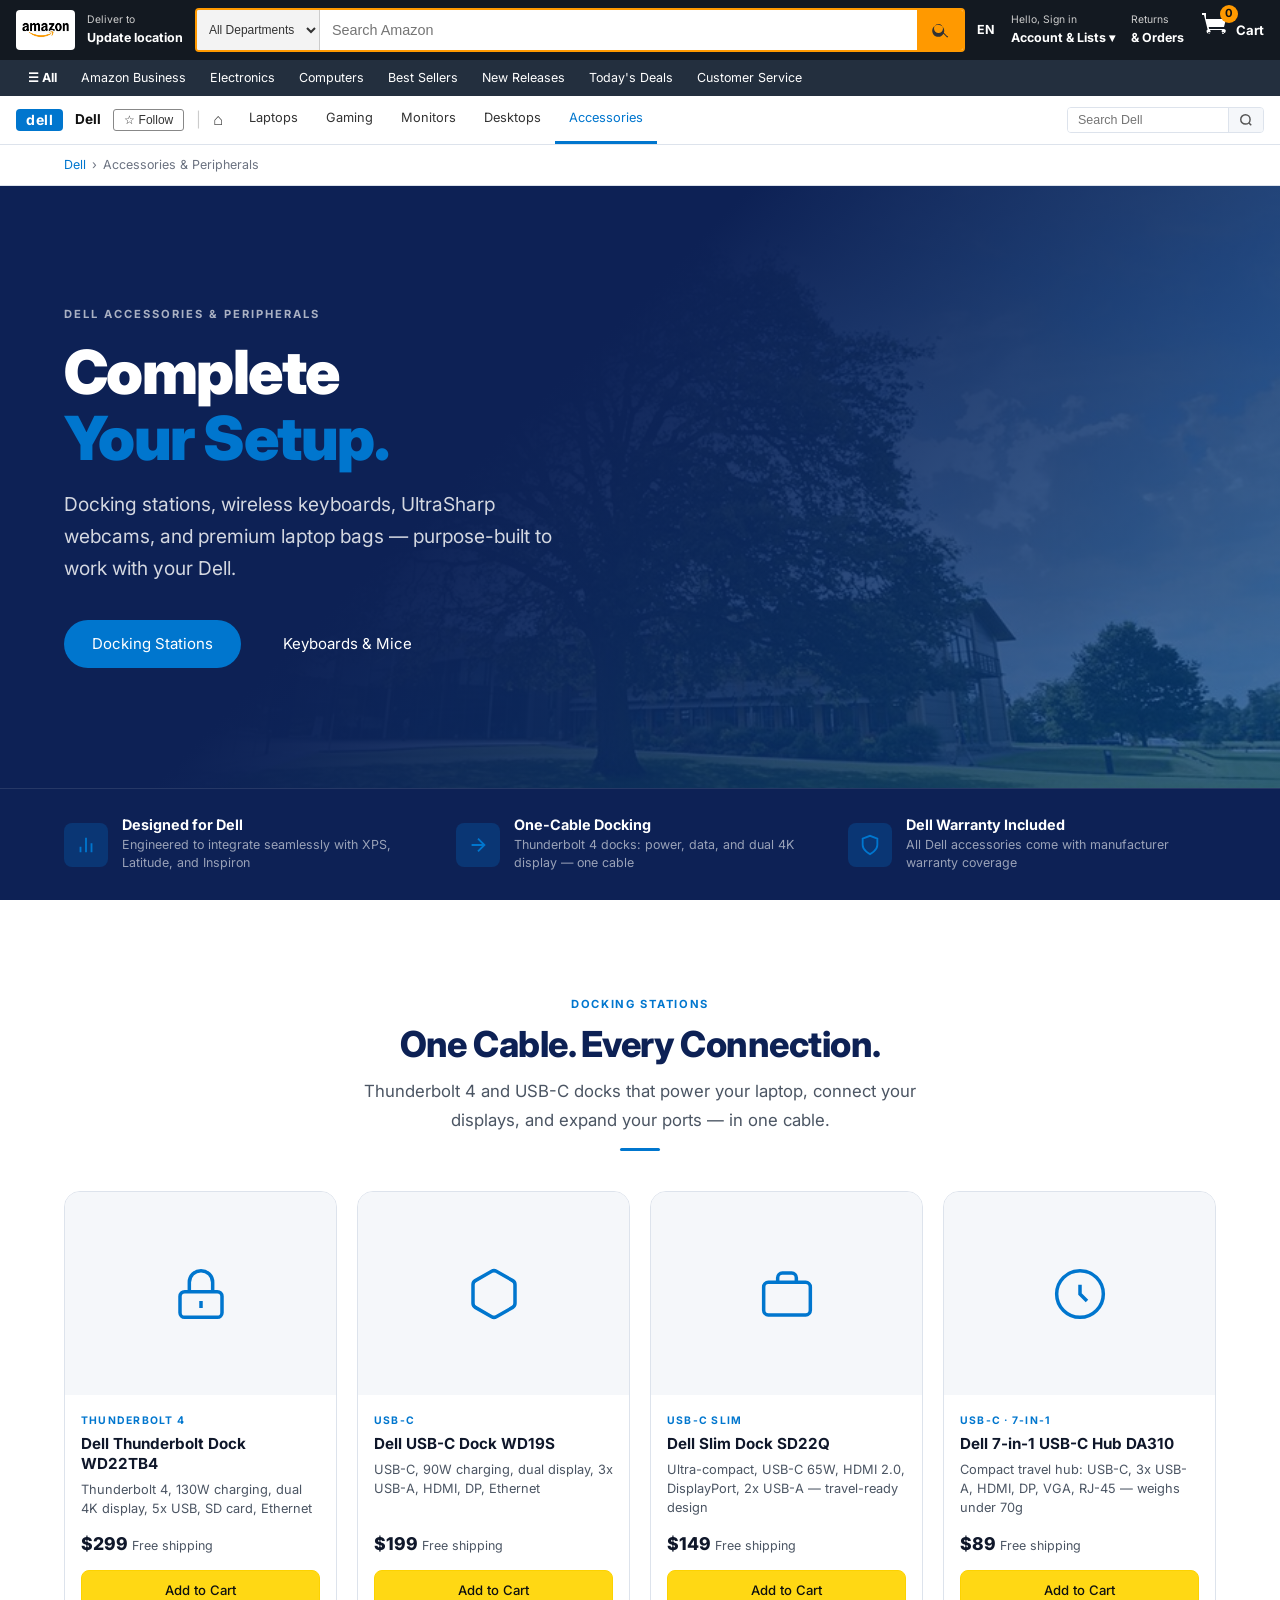
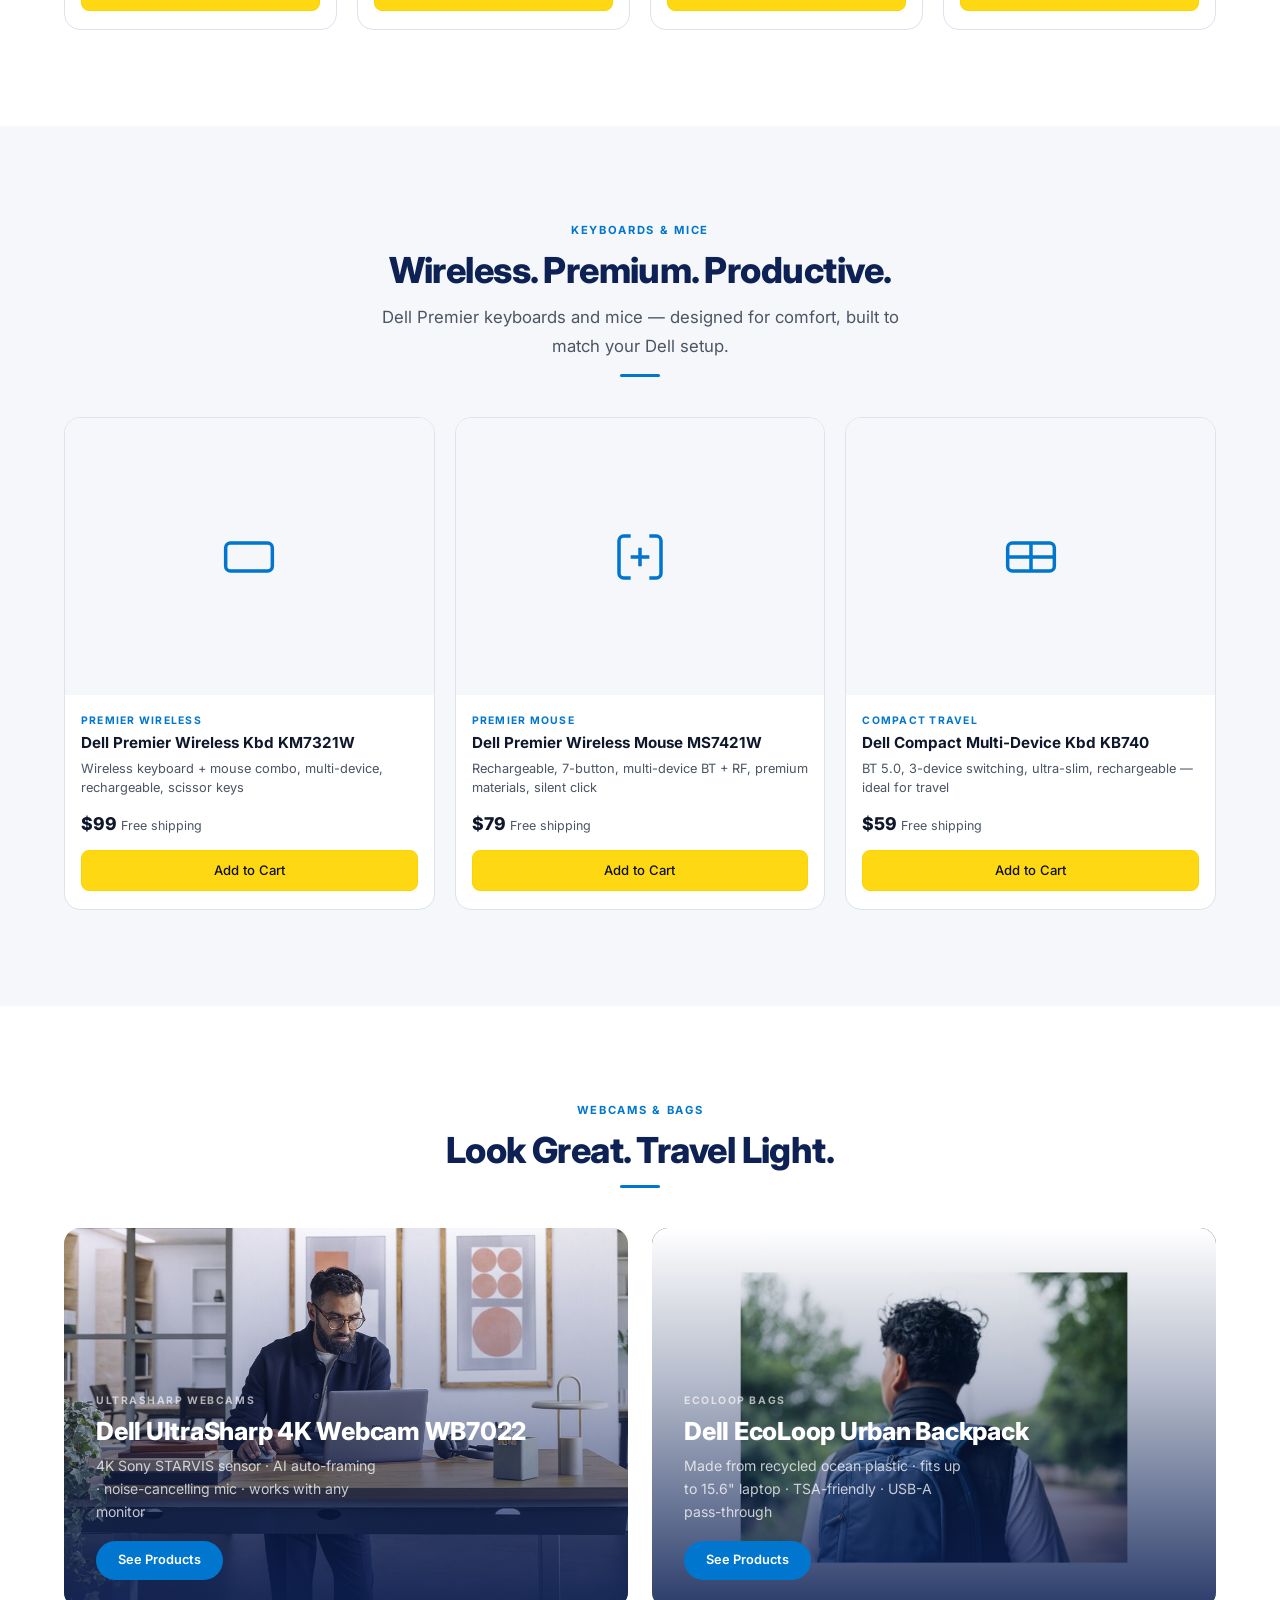
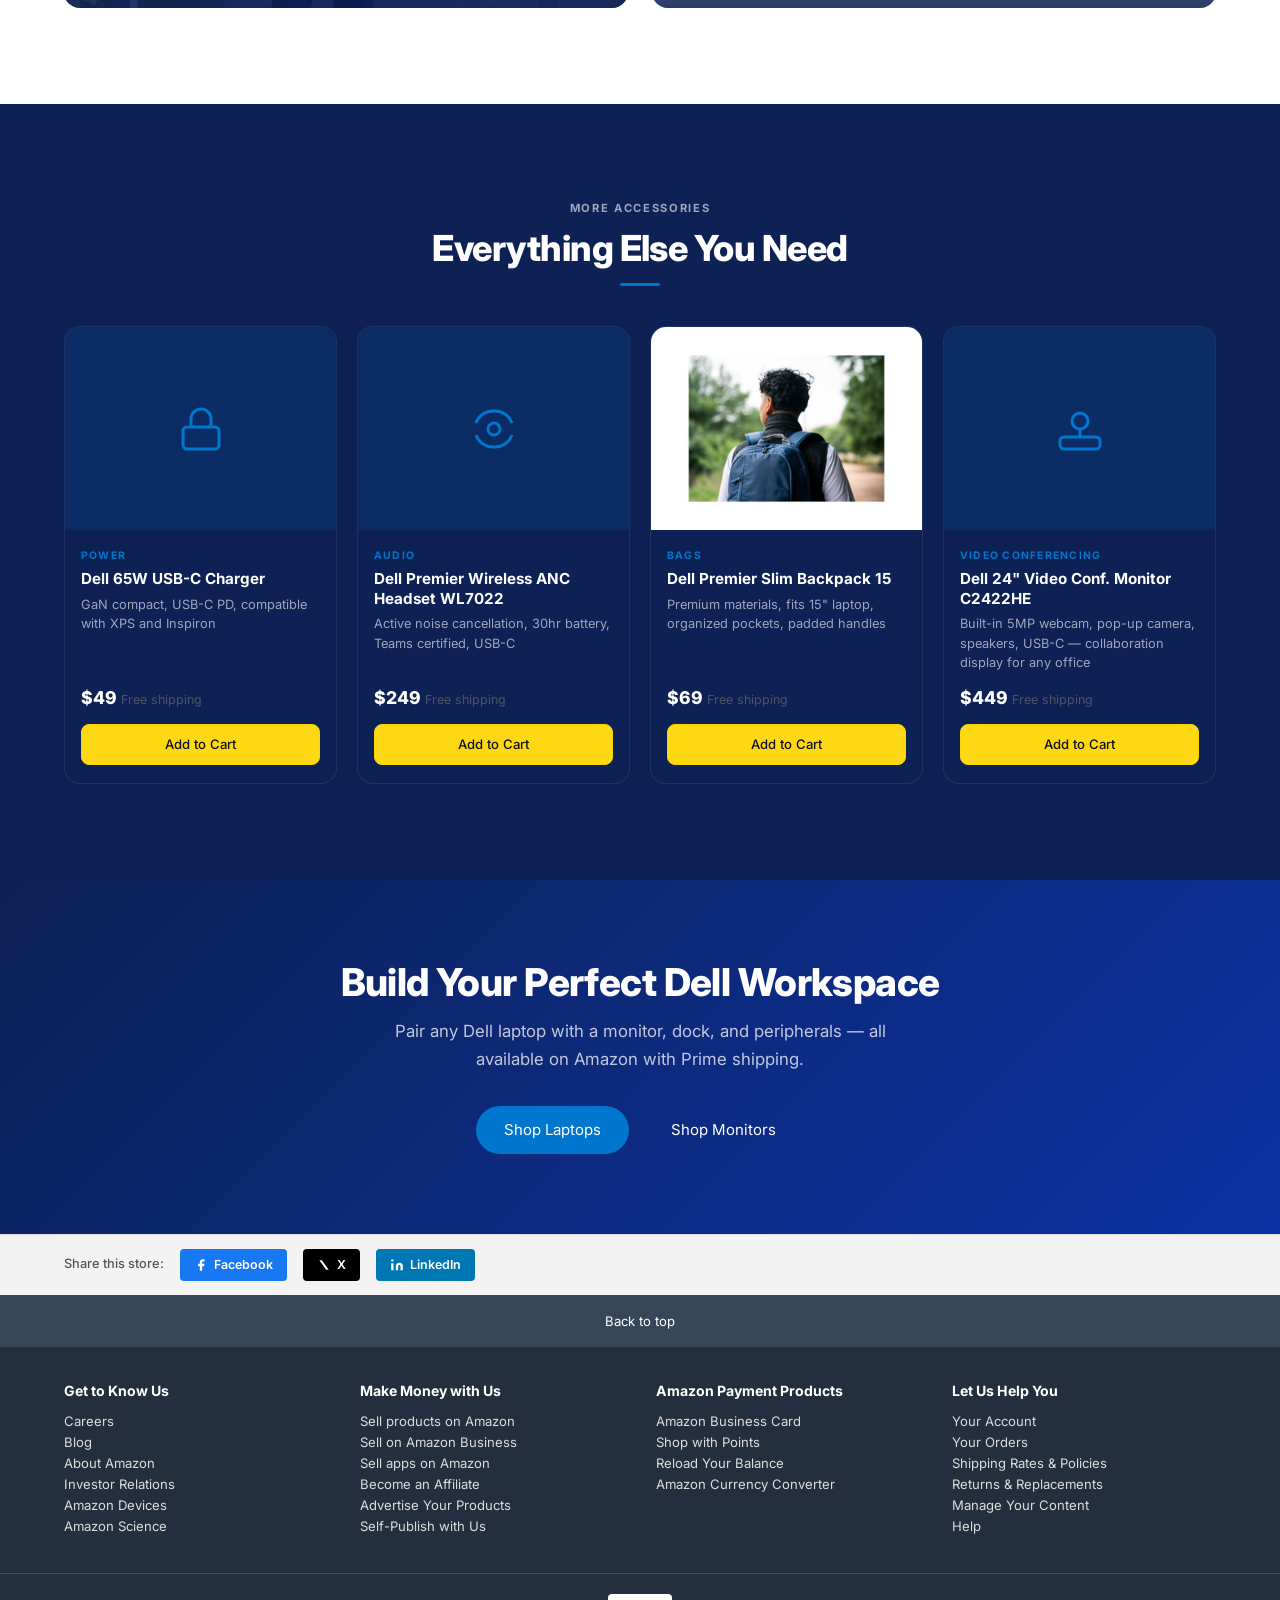
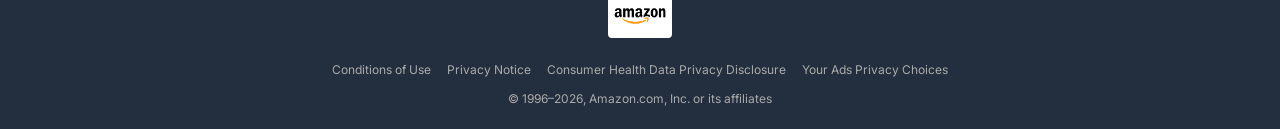
==== commit 4b6c65a6: "Fix all critic blockers: local images, copy compliance, stale specs - Replace all i.dell.com CDN URL" ====
--- a/accessories.html
+++ b/accessories.html
@@ -11,20 +11,15 @@
 
 <div id="site-header"></div>
 
-<!-- ═══ BREADCRUMB ═══ -->
 <nav class="breadcrumb">
   <div class="breadcrumb-inner">
-    <a href="index.html">Dell</a>
-    <span>›</span>
-    <span>Accessories &amp; Peripherals</span>
+    <a href="index.html">Dell</a><span>›</span><span>Accessories &amp; Peripherals</span>
   </div>
 </nav>
 
 <!-- ═══ HERO ═══ -->
 <div class="hero-video-wrap" style="min-height:500px;">
-  <img class="hero-video"
-    src="https://i.dell.com/is/image/DellContent/content/dam/ss2/page-specific/dell-homepage/en/my-account-or-dell-premier/uhp-premier-module-pa14250-1200x675.jpg?fmt=pjpg&wid=1920&hei=800&resMode=sharp2"
-    alt="Dell accessories and peripherals" style="opacity:0.45;">
+  <img class="hero-video" src="images/dell/lifestyle-enterprise.jpg" alt="Dell accessories and peripherals" style="opacity:0.45;object-fit:cover;">
   <div class="hero-overlay"></div>
   <div class="hero-content">
     <span class="hero-eyebrow">Dell Accessories &amp; Peripherals</span>
@@ -37,7 +32,6 @@
   </div>
 </div>
 
-<!-- ═══ FEATURE STRIP ═══ -->
 <div class="feature-strip">
   <div class="feature-strip-inner">
     <div class="feature-item">
@@ -117,7 +111,7 @@
         <div class="hk-card-body">
           <span class="hk-card-eyebrow">USB-C Slim</span>
           <div class="hk-card-title">Dell Slim Dock SD22Q</div>
-          <div class="hk-card-sub">Ultra-compact, USB-C 65W, HDMI 2.0, DisplayPort, 2x USB-A — travel-ready</div>
+          <div class="hk-card-sub">Ultra-compact, USB-C 65W, HDMI 2.0, DisplayPort, 2x USB-A — travel-ready design</div>
           <div class="hk-card-price">$149 <span>Free shipping</span></div>
           <span class="hk-card-buy">Add to Cart</span>
         </div>
@@ -131,7 +125,7 @@
         <div class="hk-card-body">
           <span class="hk-card-eyebrow">USB-C · 7-in-1</span>
           <div class="hk-card-title">Dell 7-in-1 USB-C Hub DA310</div>
-          <div class="hk-card-sub">Travel hub: USB-C, 3x USB-A, HDMI, DP, VGA, RJ-45 — fits in your pocket</div>
+          <div class="hk-card-sub">Compact travel hub: USB-C, 3x USB-A, HDMI, DP, VGA, RJ-45 — weighs under 70g</div>
           <div class="hk-card-price">$89 <span>Free shipping</span></div>
           <span class="hk-card-buy">Add to Cart</span>
         </div>
@@ -206,9 +200,7 @@
     </div>
     <div class="split-grid">
       <div class="split-tile">
-        <img class="split-tile-img"
-          src="https://i.dell.com/is/image/DellContent/content/dam/ss2/page-specific/dell-homepage/en/my-account-or-dell-premier/uhp-premier-module-pa14250-1200x675.jpg?fmt=pjpg&wid=800&hei=560&resMode=sharp2"
-          alt="Dell webcam" loading="lazy">
+        <img class="split-tile-img" src="images/dell/lifestyle-business.jpg" alt="Dell UltraSharp webcam" loading="lazy">
         <div class="split-tile-overlay"></div>
         <div class="split-tile-content">
           <span class="eyebrow">UltraSharp Webcams</span>
@@ -217,10 +209,8 @@
           <a href="#" class="split-tile-pill">See Products</a>
         </div>
       </div>
-      <div class="split-tile light-tile" style="background:var(--brand-light);">
-        <img class="split-tile-img"
-          src="https://i.dell.com/is/image/DellContent/content/dam/ss2/page-specific/dell-com-landing-page/sustainability-employee-walking-ecoloop-urban-backpack-480x360.jpg?fmt=pjpg&wid=800&hei=560&resMode=sharp2"
-          alt="Dell EcoLoop bag" loading="lazy">
+      <div class="split-tile" style="background:#0d1a3a;">
+        <img class="split-tile-img" src="images/dell/lifestyle-ecoloop.jpg" alt="Dell EcoLoop backpack" loading="lazy">
         <div class="split-tile-overlay" style="background:linear-gradient(0deg,rgba(13,33,85,0.88) 0%,rgba(13,33,85,0.3) 60%,transparent 100%);"></div>
         <div class="split-tile-content">
           <span class="eyebrow">EcoLoop Bags</span>
@@ -233,7 +223,7 @@
   </div>
 </section>
 
-<!-- ═══ ACCESSORIES GRID ═══ -->
+<!-- ═══ MORE ACCESSORIES ═══ -->
 <section class="section section-dark">
   <div class="container">
     <div class="section-title">
@@ -245,7 +235,7 @@
       <div class="hk-card hk-card-dark">
         <div class="hk-card-img">
           <div class="hk-card-img-placeholder" style="background:rgba(0,118,206,0.12);">
-            <svg viewBox="0 0 24 24" style="stroke:var(--brand-blue);width:48px;height:48px;fill:none;stroke-width:1.5;"><rect x="3" y="11" width="18" height="11" rx="2"/><path d="M7 11V7a5 5 0 0 1 10 0v4"/></svg>
+            <svg viewBox="0 0 24 24" style="stroke:#0076CE;width:48px;height:48px;fill:none;stroke-width:1.5;"><rect x="3" y="11" width="18" height="11" rx="2"/><path d="M7 11V7a5 5 0 0 1 10 0v4"/></svg>
           </div>
         </div>
         <div class="hk-card-body">
@@ -259,7 +249,7 @@
       <div class="hk-card hk-card-dark">
         <div class="hk-card-img">
           <div class="hk-card-img-placeholder" style="background:rgba(0,118,206,0.12);">
-            <svg viewBox="0 0 24 24" style="stroke:var(--brand-blue);width:48px;height:48px;fill:none;stroke-width:1.5;"><circle cx="12" cy="12" r="3"/><path d="M3 9a9 9 0 0 1 9-6 9 9 0 0 1 9 6"/><path d="M3 15a9 9 0 0 0 9 6 9 9 0 0 0 9-6"/></svg>
+            <svg viewBox="0 0 24 24" style="stroke:#0076CE;width:48px;height:48px;fill:none;stroke-width:1.5;"><circle cx="12" cy="12" r="3"/><path d="M3 9a9 9 0 0 1 9-6 9 9 0 0 1 9 6"/><path d="M3 15a9 9 0 0 0 9 6 9 9 0 0 0 9-6"/></svg>
           </div>
         </div>
         <div class="hk-card-body">
@@ -272,7 +262,7 @@
       </div>
       <div class="hk-card hk-card-dark">
         <div class="hk-card-img">
-          <img src="https://i.dell.com/is/image/DellContent/content/dam/ss2/page-specific/dell-com-landing-page/sustainability-employee-walking-ecoloop-urban-backpack-480x360.jpg?fmt=pjpg&wid=400&hei=300&resMode=sharp2" alt="Dell laptop bag" loading="lazy">
+          <img src="images/dell/lifestyle-ecoloop.jpg" alt="Dell Premier Slim Backpack" loading="lazy">
         </div>
         <div class="hk-card-body">
           <span class="hk-card-eyebrow">Bags</span>
@@ -285,13 +275,13 @@
       <div class="hk-card hk-card-dark">
         <div class="hk-card-img">
           <div class="hk-card-img-placeholder" style="background:rgba(0,118,206,0.12);">
-            <svg viewBox="0 0 24 24" style="stroke:var(--brand-blue);width:48px;height:48px;fill:none;stroke-width:1.5;"><rect x="2" y="3" width="20" height="14" rx="2"/><path d="M8 21h8M12 17v4"/></svg>
-          </div>
-        </div>
-        <div class="hk-card-body">
-          <span class="hk-card-eyebrow">Display</span>
-          <div class="hk-card-title">Dell 24" Portable Monitor C2422HE</div>
-          <div class="hk-card-sub">USB-C, 60Hz FHD, pop-up webcam, integrated speakers — all-in-one travel monitor</div>
+            <svg viewBox="0 0 24 24" style="stroke:#0076CE;width:48px;height:48px;fill:none;stroke-width:1.5;"><circle cx="12" cy="8" r="4"/><rect x="2" y="16" width="20" height="6" rx="2"/><path d="M12 12v4"/></svg>
+          </div>
+        </div>
+        <div class="hk-card-body">
+          <span class="hk-card-eyebrow">Video Conferencing</span>
+          <div class="hk-card-title">Dell 24" Video Conf. Monitor C2422HE</div>
+          <div class="hk-card-sub">Built-in 5MP webcam, pop-up camera, speakers, USB-C — collaboration display for any office</div>
           <div class="hk-card-price">$449 <span>Free shipping</span></div>
           <span class="hk-card-buy">Add to Cart</span>
         </div>
@@ -300,7 +290,6 @@
   </div>
 </section>
 
-<!-- ═══ CTA ═══ -->
 <div class="cta-banner">
   <h2>Build Your Perfect Dell Workspace</h2>
   <p>Pair any Dell laptop with a monitor, dock, and peripherals — all available on Amazon with Prime shipping.</p>
--- a/styles.css
+++ b/styles.css
@@ -555,6 +555,10 @@
   .amz-mobile-drawer.open { display: flex; }
   .amz-mobile-drawer:not(.open) { display: none; }
   .section-hero-content { padding: 56px 32px; }
+  /* Mobile sub-nav: scrollable */
+  .brand-subnav-inner { overflow-x: auto; -webkit-overflow-scrolling: touch; scrollbar-width: none; }
+  .brand-subnav-inner::-webkit-scrollbar { display: none; }
+  .brand-subnav-search { display: none; }
 }
 @media (max-width: 600px) {
   .cat-grid { grid-template-columns: repeat(2, 1fr); }
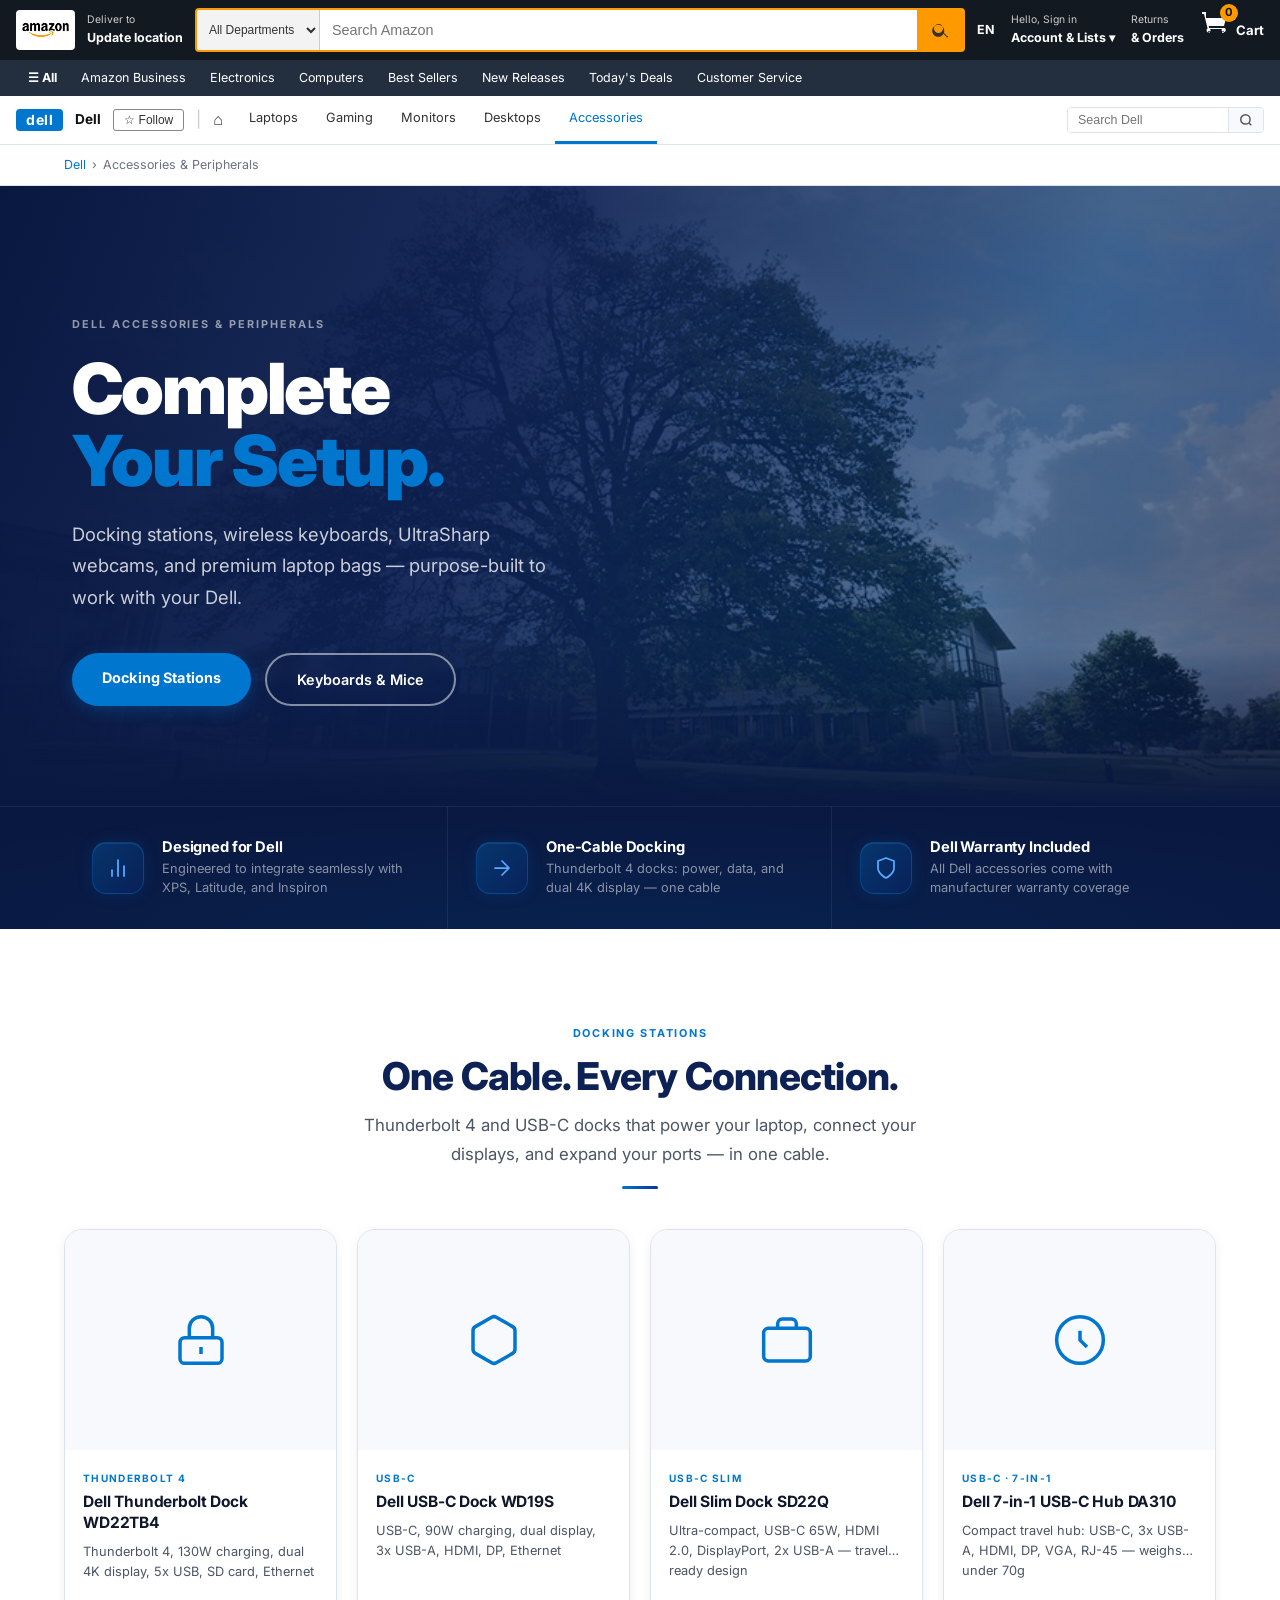
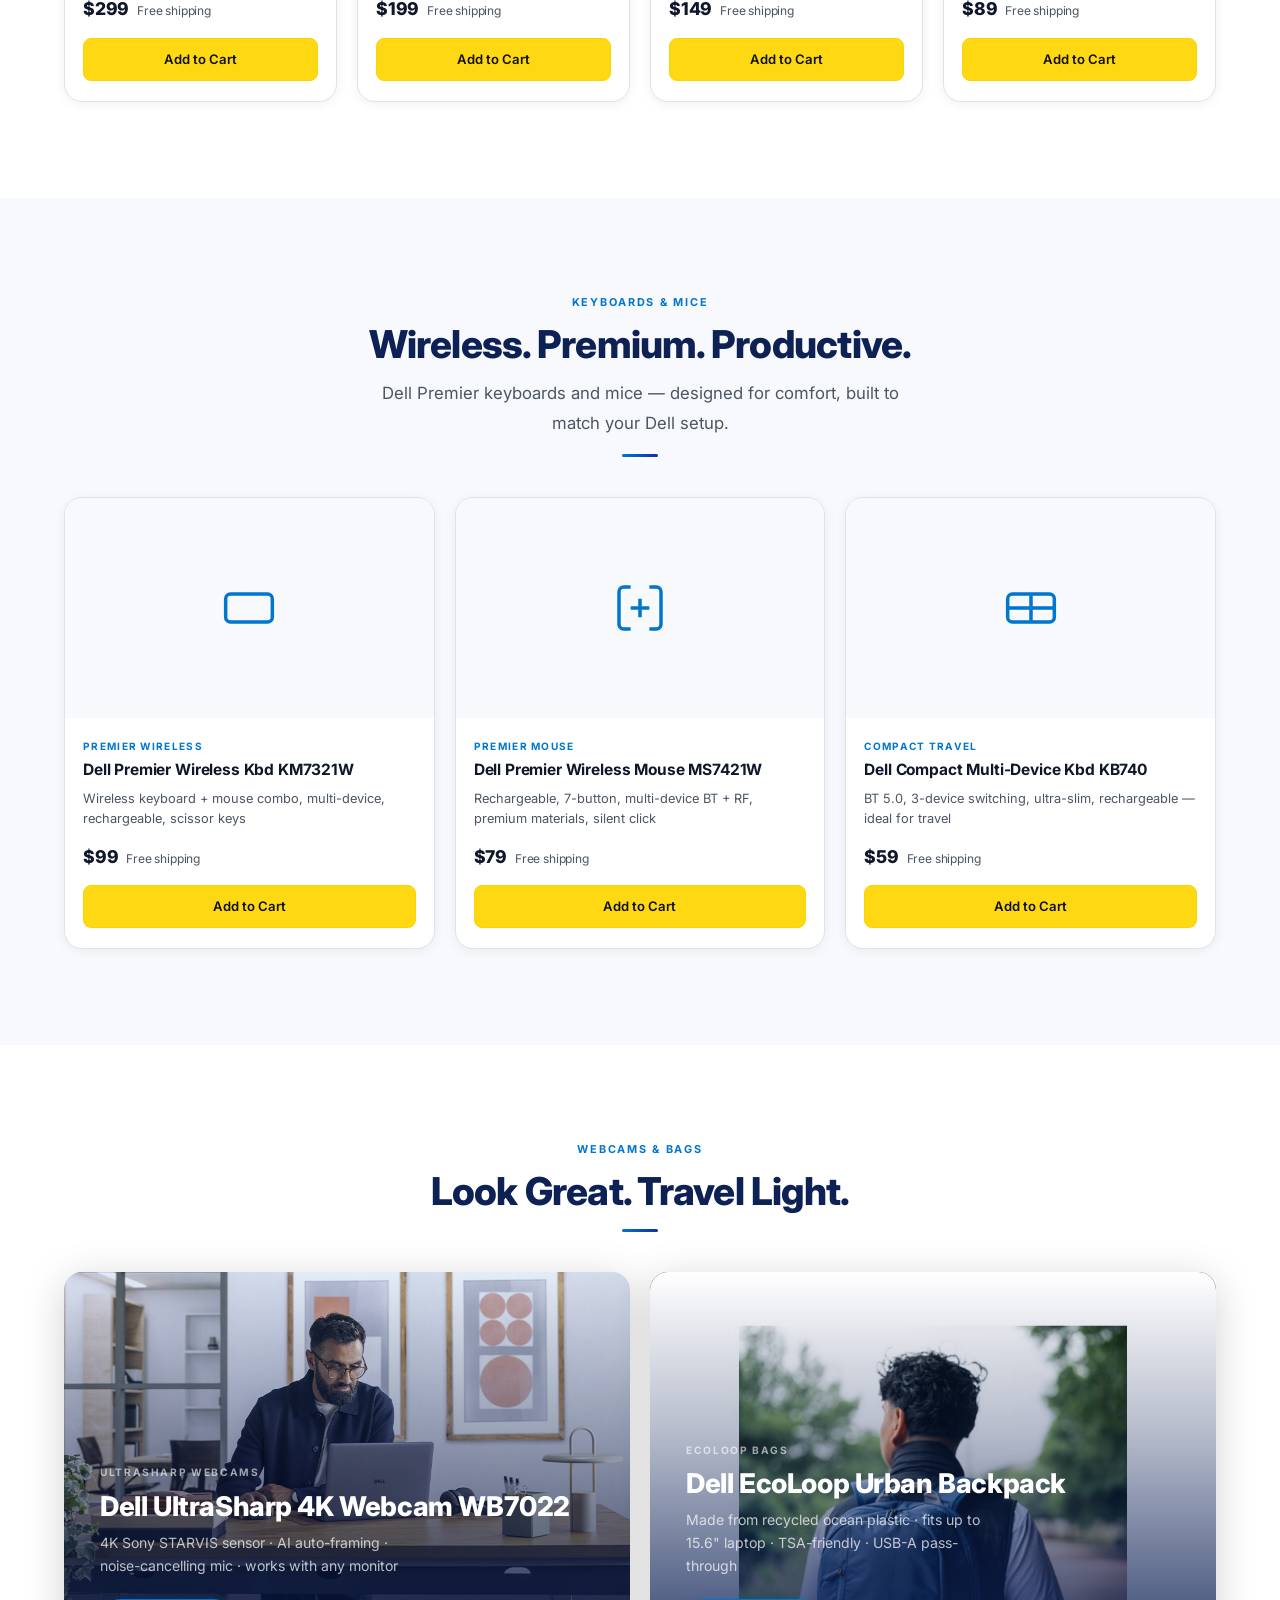
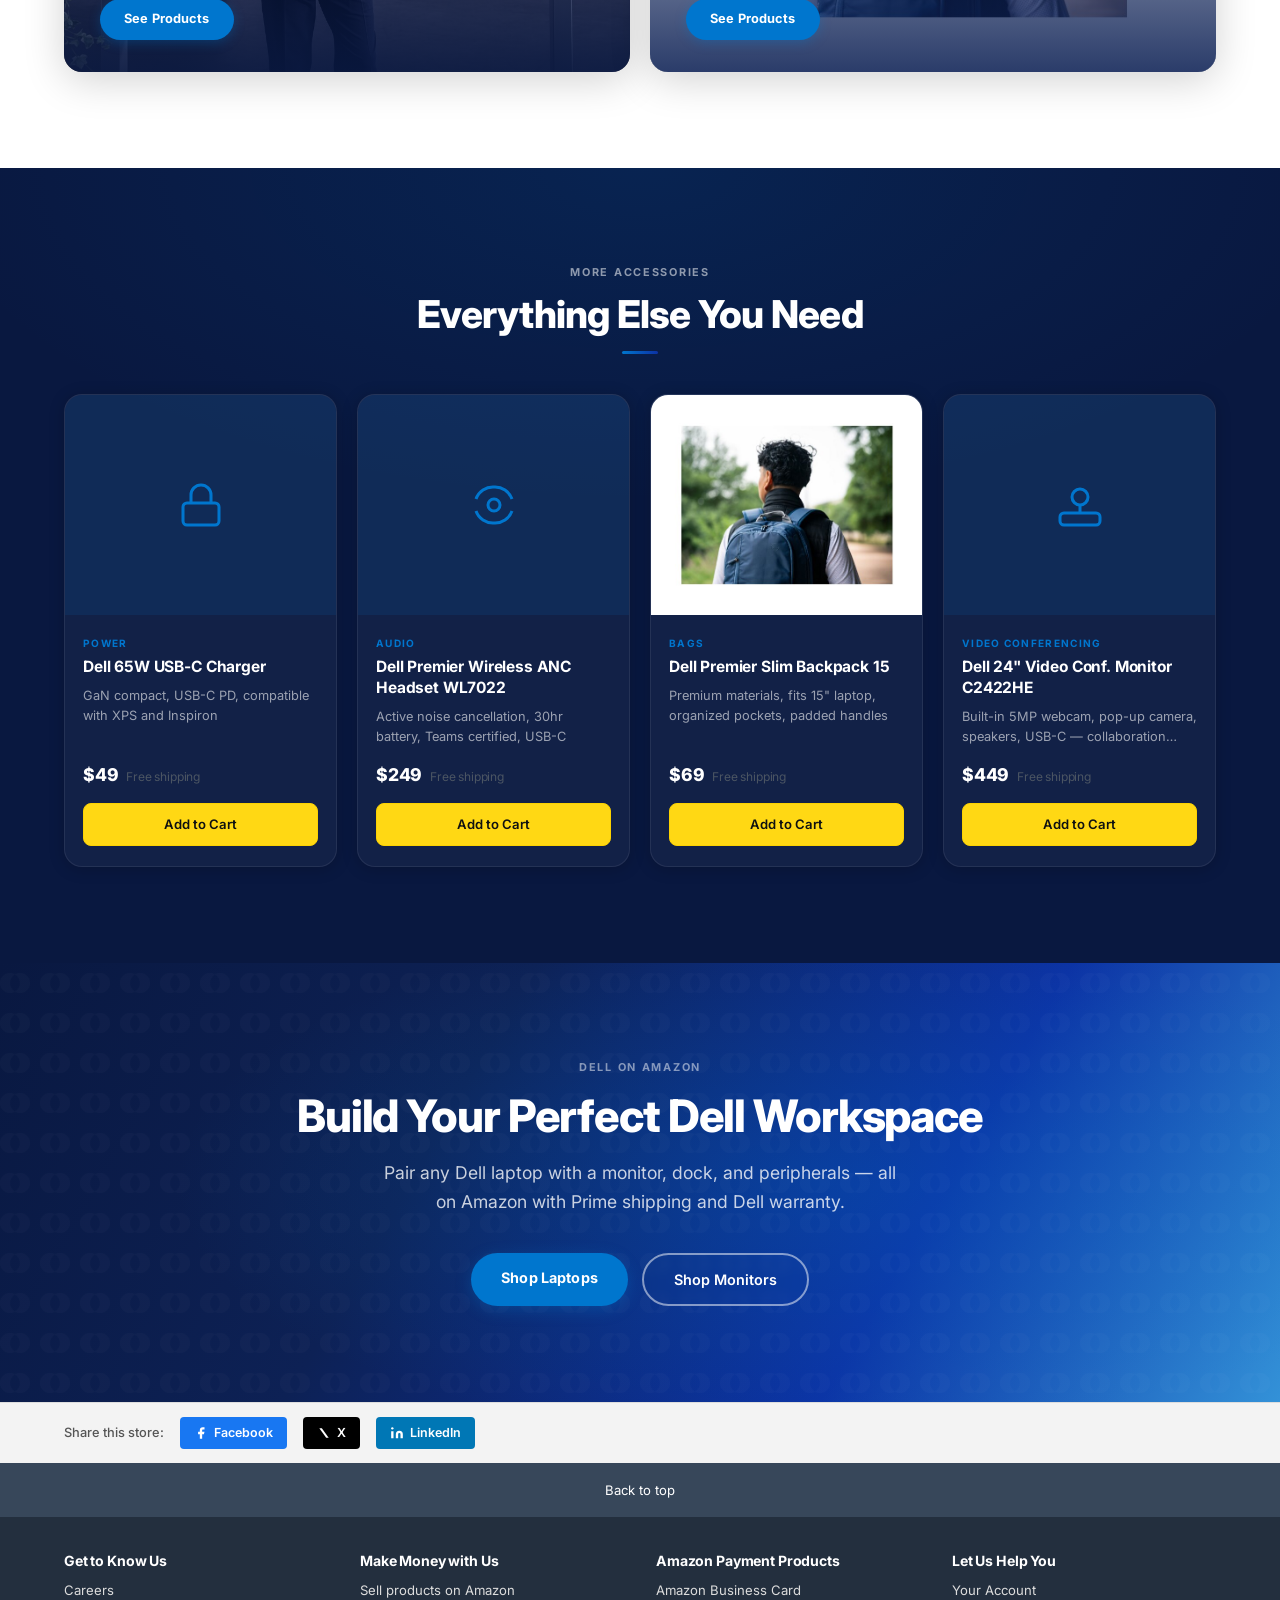
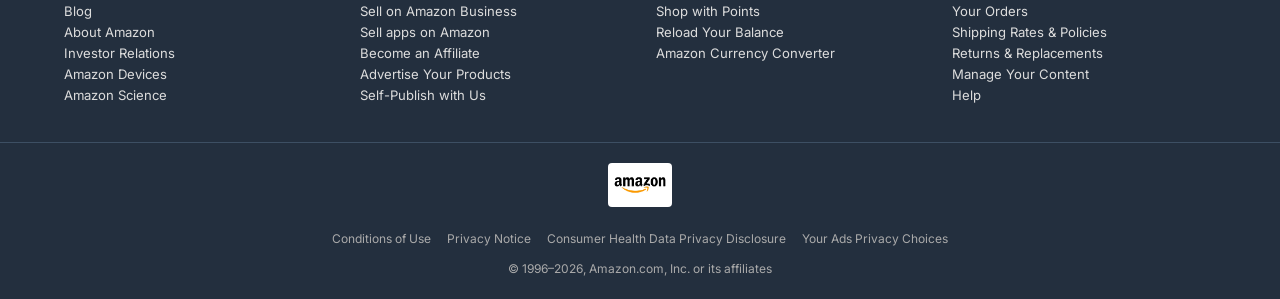
==== commit e3f16301: "design elevation: typography, animations, depth, premium polish - Typography system: proper display/" ====
--- a/accessories.html
+++ b/accessories.html
@@ -18,8 +18,8 @@
 </nav>
 
 <!-- ═══ HERO ═══ -->
-<div class="hero-video-wrap" style="min-height:500px;">
-  <img class="hero-video" src="images/dell/lifestyle-enterprise.jpg" alt="Dell accessories and peripherals" style="opacity:0.45;object-fit:cover;">
+<div class="hero-video-wrap" style="min-height:580px;">
+  <img class="hero-video" src="images/dell/lifestyle-enterprise.jpg" alt="Dell accessories and peripherals" style="opacity:0.42;object-fit:cover;">
   <div class="hero-overlay"></div>
   <div class="hero-content">
     <span class="hero-eyebrow">Dell Accessories &amp; Peripherals</span>
@@ -291,8 +291,9 @@
 </section>
 
 <div class="cta-banner">
+  <span style="display:block;font-size:0.68rem;font-weight:700;letter-spacing:0.16em;text-transform:uppercase;color:rgba(255,255,255,0.5);margin-bottom:16px;">Dell on Amazon</span>
   <h2>Build Your Perfect Dell Workspace</h2>
-  <p>Pair any Dell laptop with a monitor, dock, and peripherals — all available on Amazon with Prime shipping.</p>
+  <p>Pair any Dell laptop with a monitor, dock, and peripherals — all on Amazon with Prime shipping and Dell warranty.</p>
   <div class="cta-banner-btns">
     <a href="laptops.html" class="btn-brand">Shop Laptops</a>
     <a href="monitors.html" class="btn-outline">Shop Monitors</a>
--- a/styles.css
+++ b/styles.css
@@ -1,6 +1,6 @@
 /* ============================================================
-   Dell Amazon Brand Store — Stylesheet
-   Brand: #0076CE (blue), #0d2155 (dark navy), #0672cb (mid)
+   Dell Amazon Brand Store — Stylesheet v2 (Design Elevation)
+   Brand: #0076CE (blue), #0d2155 (dark navy), #0c32a4 (mid)
    ============================================================ */
 
 @import url('https://fonts.googleapis.com/css2?family=Inter:ital,wght@0,300;0,400;0,500;0,600;0,700;0,800;0,900;1,400&display=swap');
@@ -8,26 +8,28 @@
 /* 1. CSS Variables
    ============================================================ */
 :root {
-  --primary:       #0076CE;
-  --primary-dark:  #005CA5;
-  --primary-deep:  #0d2155;
-  --primary-mid:   #0672cb;
-  --brand-blue:    #0076CE;
-  --brand-dark:    #0d2155;
-  --brand-mid:     #0c32a4;
-  --brand-glow:    rgba(0,118,206,0.35);
-  --brand-light:   #E8F1FB;
-  --gray:          #6b7280;
-  --light-gray:    #f5f7fa;
-  --light-bg:      #f5f7fa;
-  --lighter-bg:    #edf2f8;
-  --border:        #dde3ec;
-  --white:         #ffffff;
-  --text:          #0f172a;
-  --text-muted:    #4b5563;
-  --card-shadow:   0 2px 16px rgba(0,0,0,0.07);
-  --card-hover:    0 12px 40px rgba(0,118,206,0.22);
-  --transition:    0.25s ease;
+  --primary:        #0076CE;
+  --primary-dark:   #005CA5;
+  --primary-deep:   #0d2155;
+  --primary-mid:    #0c32a4;
+  --brand-blue:     #0076CE;
+  --brand-dark:     #091840;
+  --brand-dark-tint:#0d2155;
+  --brand-mid:      #0c32a4;
+  --brand-glow:     rgba(0,118,206,0.4);
+  --brand-glow-lg:  rgba(0,118,206,0.2);
+  --brand-light:    #E8F1FB;
+  --gray:           #6b7280;
+  --light-gray:     #f7f9fc;
+  --light-bg:       #f7f9fc;
+  --lighter-bg:     #eef3fa;
+  --border:         #dde3ec;
+  --white:          #ffffff;
+  --text:           #0f172a;
+  --text-muted:     #4b5563;
+  --card-shadow:    0 2px 16px rgba(0,0,0,0.07);
+  --card-hover:     0 16px 48px rgba(0,118,206,0.22);
+  --transition:     0.25s ease;
 
   /* 8-pt spacing scale */
   --space-xs:  8px;
@@ -46,53 +48,139 @@
 body {
   font-family: 'Inter', -apple-system, BlinkMacSystemFont, 'Segoe UI', Roboto, 'Helvetica Neue', Arial, sans-serif;
   color: var(--text);
-  font-size: 15px;
+  font-size: 16px;
   line-height: 1.6;
   background: var(--white);
+  -webkit-font-smoothing: antialiased;
+  -moz-osx-font-smoothing: grayscale;
 }
 img { max-width: 100%; height: auto; display: block; }
 a { color: var(--primary); text-decoration: none; }
 a:hover { text-decoration: underline; }
 ul { list-style: none; }
 
-/* 3. Typography
-   ============================================================ */
-h1, h2, h3, h4 { line-height: 1.15; font-weight: 800; letter-spacing: -0.01em; }
-h1 { font-size: clamp(2.2rem, 4vw, 3.25rem); letter-spacing: -0.02em; }
-h2 { font-size: clamp(1.6rem, 2.8vw, 2.4rem); letter-spacing: -0.015em; }
-h3 { font-size: clamp(1.1rem, 1.8vw, 1.45rem); letter-spacing: -0.01em; }
-h4 { font-size: 1.05rem; letter-spacing: 0; font-weight: 700; }
-p  { margin-bottom: 0; line-height: 1.65; }
+/* 3. Typography System
+   ============================================================ */
+h1, h2, h3, h4 { line-height: 1.1; font-weight: 800; letter-spacing: -0.02em; }
+
+/* Display: 68-80px — hero only */
+.display-title {
+  font-size: clamp(3rem, 6vw, 5rem);
+  font-weight: 900;
+  line-height: 1.0;
+  letter-spacing: -0.03em;
+}
+
+/* H1: 48-56px */
+h1 {
+  font-size: clamp(2.5rem, 4.5vw, 3.5rem);
+  letter-spacing: -0.025em;
+  line-height: 1.05;
+}
+
+/* H2: 36-42px */
+h2 {
+  font-size: clamp(1.9rem, 3vw, 2.625rem);
+  letter-spacing: -0.02em;
+  line-height: 1.1;
+}
+
+/* H3: 24-28px */
+h3 {
+  font-size: clamp(1.25rem, 2vw, 1.75rem);
+  letter-spacing: -0.015em;
+  line-height: 1.2;
+}
+
+/* H4: 17-18px */
+h4 { font-size: 1.05rem; letter-spacing: -0.01em; font-weight: 700; }
+
+/* Body */
+p { margin-bottom: 0; line-height: 1.7; font-size: 1rem; }
+
+/* Label / eyebrow */
+.label-sm {
+  font-size: 0.7rem;
+  font-weight: 700;
+  letter-spacing: 0.14em;
+  text-transform: uppercase;
+}
 
 /* 4. Layout Utilities
    ============================================================ */
 .container { max-width: 1200px; margin: 0 auto; padding: 0 24px; }
 .section { padding: var(--space-2xl) 0; }
 .section-alt { background: var(--light-gray); }
-.section-dark { background: var(--brand-dark); color: var(--white); }
+.section-dark {
+  background: var(--brand-dark);
+  color: var(--white);
+  position: relative;
+  overflow: hidden;
+}
+/* Rich depth gradient for dark sections */
+.section-dark::before {
+  content: '';
+  position: absolute;
+  inset: 0;
+  background: radial-gradient(ellipse 80% 60% at 50% 0%, rgba(0,118,206,0.12) 0%, transparent 70%);
+  pointer-events: none;
+  z-index: 0;
+}
+.section-dark > * { position: relative; z-index: 1; }
 .section-dark h2, .section-dark h3, .section-dark p { color: var(--white); }
 .section-title { text-align: center; margin-bottom: var(--space-lg); }
 .section-title .eyebrow {
-  font-size: 0.7rem;
+  font-size: 0.68rem;
   font-weight: 700;
-  letter-spacing: 0.15em;
+  letter-spacing: 0.16em;
   text-transform: uppercase;
   color: var(--primary);
-  margin-bottom: 10px;
+  margin-bottom: 12px;
   display: block;
 }
-.section-dark .section-title .eyebrow { color: rgba(255,255,255,0.6); }
-.section-title h2 { color: var(--brand-dark); margin-bottom: 12px; }
-.section-title p  { color: var(--text-muted); font-size: 1.05rem; max-width: 560px; margin: 0 auto; line-height: 1.7; }
+.section-dark .section-title .eyebrow { color: rgba(255,255,255,0.55); }
+.section-title h2 { color: var(--brand-dark-tint); margin-bottom: 14px; }
+.section-title p {
+  color: var(--text-muted);
+  font-size: 1.05rem;
+  max-width: 560px;
+  margin: 0 auto;
+  line-height: 1.75;
+}
 .section-dark .section-title h2 { color: var(--white); }
-.section-dark .section-title p  { color: rgba(255,255,255,0.72); }
-.divider { width: 40px; height: 3px; background: var(--brand-blue); border-radius: 2px; margin: 14px auto 0; }
-
-/* 5. Buttons
+.section-dark .section-title p  { color: rgba(255,255,255,0.68); }
+.divider {
+  width: 36px;
+  height: 3px;
+  background: linear-gradient(90deg, var(--brand-blue), var(--primary-mid));
+  border-radius: 2px;
+  margin: 16px auto 0;
+}
+
+/* 5. Scroll-reveal animations
+   Only active when JS has initialized — .js-ready class added to <html>
+   This prevents invisible content on slow loads or no-JS contexts
+   ============================================================ */
+.js-ready .section-fade {
+  opacity: 0;
+  transform: translateY(28px);
+  transition: opacity 0.6s cubic-bezier(0.22, 1, 0.36, 1),
+              transform 0.6s cubic-bezier(0.22, 1, 0.36, 1);
+}
+.js-ready .section-fade.visible {
+  opacity: 1;
+  transform: translateY(0);
+}
+.section-fade-delay-1 { transition-delay: 0.1s; }
+.section-fade-delay-2 { transition-delay: 0.2s; }
+.section-fade-delay-3 { transition-delay: 0.3s; }
+.section-fade-delay-4 { transition-delay: 0.4s; }
+
+/* 6. Buttons
    ============================================================ */
 .btn {
   display: inline-block;
-  padding: 11px 24px;
+  padding: 12px 26px;
   border-radius: 8px;
   font-weight: 600;
   font-size: 0.875rem;
@@ -102,53 +190,95 @@
   white-space: nowrap;
   letter-spacing: 0.01em;
 }
+
+/* Amazon yellow "Add to Cart" — keeps Amazon convention */
 .btn-primary { background: #FFD814; color: #111; border-color: #FCD200; }
-.btn-primary:hover { background: #F7CA00; border-color: #F7CA00; text-decoration: none; }
+.btn-primary:hover {
+  background: #F7CA00;
+  border-color: #F7CA00;
+  transform: scale(1.02);
+  text-decoration: none;
+}
+
+/* Primary brand CTA — pill shape, brand blue */
 .btn-brand {
   background: var(--brand-blue);
   color: var(--white);
   border-color: var(--brand-blue);
   border-radius: 999px;
-  padding: 12px 28px;
-}
-.btn-brand:hover { background: var(--primary-dark); border-color: var(--primary-dark); text-decoration: none; }
+  padding: 13px 30px;
+  font-size: 0.9rem;
+  font-weight: 700;
+  letter-spacing: 0.01em;
+  box-shadow: 0 4px 16px rgba(0,118,206,0.3);
+}
+.btn-brand:hover {
+  background: var(--primary-dark);
+  border-color: var(--primary-dark);
+  transform: translateY(-1px);
+  box-shadow: 0 6px 24px rgba(0,118,206,0.4);
+  text-decoration: none;
+}
+
+/* White outline secondary CTA */
 .btn-outline {
   background: transparent;
   color: var(--white);
-  border-color: rgba(255,255,255,0.6);
+  border: 2px solid rgba(255,255,255,0.5);
   border-radius: 999px;
-  padding: 12px 28px;
-}
-.btn-outline:hover { background: rgba(255,255,255,0.12); text-decoration: none; }
+  padding: 13px 30px;
+  font-size: 0.9rem;
+  font-weight: 600;
+  backdrop-filter: blur(4px);
+}
+.btn-outline:hover {
+  background: rgba(255,255,255,0.14);
+  border-color: rgba(255,255,255,0.75);
+  transform: translateY(-1px);
+  text-decoration: none;
+}
+
+/* Pill-blue (used in tiles/strips) */
 .btn-pill-blue {
   background: var(--brand-blue);
   color: var(--white);
   border-radius: 999px;
-  padding: 9px 22px;
+  padding: 10px 24px;
   font-size: 0.82rem;
-  font-weight: 600;
+  font-weight: 700;
   display: inline-block;
-  transition: background var(--transition);
-}
-.btn-pill-blue:hover { background: var(--primary-dark); text-decoration: none; }
-
-/* Add to Cart — Amazon yellow, 8px radius, NEVER pill */
+  letter-spacing: 0.01em;
+  transition: background var(--transition), transform var(--transition), box-shadow var(--transition);
+  box-shadow: 0 3px 12px rgba(0,118,206,0.25);
+}
+.btn-pill-blue:hover {
+  background: var(--primary-dark);
+  transform: translateY(-1px);
+  box-shadow: 0 5px 18px rgba(0,118,206,0.35);
+  text-decoration: none;
+}
+
+/* Add to Cart — Amazon yellow, 8px radius */
 .btn-cart {
   background: #FFD814;
   color: #0F1111;
   border: 1px solid #FCD200;
   border-radius: 8px;
-  padding: 8px 16px;
+  padding: 9px 16px;
   font-size: 0.82rem;
-  font-weight: 500;
+  font-weight: 600;
   cursor: pointer;
   display: inline-block;
-  transition: background var(--transition);
+  transition: background var(--transition), transform 0.15s ease;
   text-align: center;
 }
-.btn-cart:hover { background: #F7CA00; text-decoration: none; }
-
-/* 6. Amazon Header / Nav (shared with CyberPower pattern)
+.btn-cart:hover {
+  background: #F7CA00;
+  transform: scale(1.01);
+  text-decoration: none;
+}
+
+/* 7. Amazon Header / Nav
    ============================================================ */
 .amz-sticky { position: sticky; top: 0; z-index: 9000; }
 .amz-top { background: #131921; }
@@ -211,7 +341,7 @@
 .amz-nav-all-btn { font-weight: 700; }
 .amz-mobile-drawer { display: none; }
 
-/* Brand sub-nav — single bar */
+/* Brand sub-nav */
 .brand-subnav {
   background: #fff;
   border-bottom: 1px solid var(--border);
@@ -237,7 +367,10 @@
   border-bottom: 3px solid transparent; transition: border-color 0.15s, color 0.15s;
   white-space: nowrap;
 }
-.brand-subnav-tabs a:hover, .brand-subnav-tabs a.active { color: var(--brand-blue); border-bottom-color: var(--brand-blue); }
+.brand-subnav-tabs a:hover, .brand-subnav-tabs a.active {
+  color: var(--brand-blue);
+  border-bottom-color: var(--brand-blue);
+}
 .brand-subnav-search {
   margin-left: auto; display: flex; align-items: center;
   border: 1px solid var(--border); border-radius: 4px; overflow: hidden; flex-shrink: 0;
@@ -277,297 +410,684 @@
 .breadcrumb-inner a { color: var(--primary); }
 .breadcrumb-inner span { color: var(--gray); }
 
-/* 7. Hero Video
+/* 8. Hero — Elevated with gradient depth
    ============================================================ */
 .hero-video-wrap {
-  position: relative; width: 100%; min-height: 600px; overflow: hidden;
+  position: relative; width: 100%; min-height: 640px; overflow: hidden;
   background: var(--brand-dark);
 }
 .hero-video {
   position: absolute; top: 50%; left: 50%;
   transform: translate(-50%, -50%);
   min-width: 100%; min-height: 100%; width: auto; height: auto;
-  object-fit: cover; z-index: 0; opacity: 0.4;
-}
-.hero-video-wrap iframe.hero-video {
-  width: 100%; height: 100%; min-width: 100%; min-height: 100%;
-  object-fit: cover; border: none;
+  object-fit: cover; z-index: 0;
+  opacity: 0.42;
+  transition: opacity 1.2s ease;
 }
 .hero-overlay {
-  position: absolute; inset: 0;
-  background: linear-gradient(135deg, var(--brand-dark) 40%, rgba(0,118,206,0.3) 100%);
-  z-index: 1;
-}
-.hero-content { position: relative; z-index: 2; padding: 120px 64px; }
+  position: absolute; inset: 0; z-index: 1;
+  background: linear-gradient(
+    110deg,
+    var(--brand-dark) 0%,
+    rgba(13,33,85,0.85) 38%,
+    rgba(0,118,206,0.18) 75%,
+    transparent 100%
+  );
+}
+/* Subtle vignette bottom */
+.hero-overlay::after {
+  content: '';
+  position: absolute;
+  bottom: 0; left: 0; right: 0; height: 160px;
+  background: linear-gradient(0deg, var(--brand-dark) 0%, transparent 100%);
+}
+.hero-content {
+  position: relative; z-index: 2;
+  padding: 130px 72px 100px;
+  max-width: 760px;
+}
 .hero-eyebrow {
-  font-size: 0.7rem; font-weight: 700; letter-spacing: 0.18em;
-  text-transform: uppercase; color: rgba(255,255,255,0.65);
-  margin-bottom: 16px; display: block;
-}
-.hero-title { font-size: clamp(2.4rem, 5vw, 3.8rem); font-weight: 900; color: #fff; line-height: 1.08; letter-spacing: -0.025em; margin-bottom: 18px; max-width: 700px; }
+  font-size: 0.68rem;
+  font-weight: 700;
+  letter-spacing: 0.18em;
+  text-transform: uppercase;
+  color: rgba(255,255,255,0.55);
+  margin-bottom: 20px;
+  display: block;
+}
+.hero-title {
+  font-size: clamp(2.8rem, 5.5vw, 4.5rem);
+  font-weight: 900;
+  color: #fff;
+  line-height: 1.02;
+  letter-spacing: -0.03em;
+  margin-bottom: 22px;
+  max-width: 680px;
+}
 .hero-title span { color: var(--brand-blue); }
-.hero-sub { font-size: clamp(1rem, 1.5vw, 1.2rem); color: rgba(255,255,255,0.82); max-width: 520px; margin-bottom: 36px; line-height: 1.65; font-weight: 400; }
+.hero-sub {
+  font-size: clamp(1rem, 1.5vw, 1.15rem);
+  color: rgba(255,255,255,0.78);
+  max-width: 500px;
+  margin-bottom: 40px;
+  line-height: 1.7;
+  font-weight: 400;
+}
 .hero-ctas { display: flex; gap: 14px; flex-wrap: wrap; }
 
-/* Feature icon strip */
-.feature-strip { background: var(--brand-dark); padding: 28px 0; border-top: 1px solid rgba(255,255,255,0.1); }
+/* 9. Feature Strip — Premium icon treatment
+   ============================================================ */
+.feature-strip {
+  background: var(--brand-dark);
+  padding: 0;
+  border-top: 1px solid rgba(255,255,255,0.07);
+  position: relative;
+  overflow: hidden;
+}
+.feature-strip::before {
+  content: '';
+  position: absolute;
+  inset: 0;
+  background: radial-gradient(ellipse 100% 150% at 50% 100%, rgba(0,118,206,0.1) 0%, transparent 70%);
+  pointer-events: none;
+}
 .feature-strip-inner {
   max-width: 1200px; margin: 0 auto; padding: 0 24px;
-  display: grid; grid-template-columns: repeat(3, 1fr); gap: 24px;
-}
-.feature-item { display: flex; align-items: center; gap: 14px; }
+  display: grid; grid-template-columns: repeat(3, 1fr);
+  position: relative; z-index: 1;
+}
+.feature-item {
+  display: flex;
+  align-items: center;
+  gap: 18px;
+  padding: 32px 28px;
+  border-right: 1px solid rgba(255,255,255,0.07);
+  transition: background 0.2s ease;
+}
+.feature-item:last-child { border-right: none; }
+.feature-item:hover { background: rgba(255,255,255,0.03); }
+
+/* Premium icon: circular, gradient border glow */
 .feature-icon {
-  width: 44px; height: 44px; border-radius: 8px;
-  background: rgba(0,118,206,0.25); display: flex; align-items: center; justify-content: center;
+  width: 52px; height: 52px;
+  border-radius: 14px;
+  background: linear-gradient(135deg, rgba(0,118,206,0.3), rgba(12,50,164,0.2));
+  border: 1px solid rgba(0,118,206,0.35);
+  display: flex; align-items: center; justify-content: center;
   flex-shrink: 0;
-}
-.feature-icon svg { width: 22px; height: 22px; stroke: var(--brand-blue); fill: none; stroke-width: 2; }
-.feature-text h4 { color: #fff; font-size: 0.9rem; font-weight: 700; margin-bottom: 2px; }
-.feature-text p { color: rgba(255,255,255,0.58); font-size: 0.78rem; line-height: 1.45; }
-
-/* 8. Split Tiles
-   ============================================================ */
-.split-grid { display: grid; grid-template-columns: 1fr 1fr; gap: 24px; }
+  box-shadow: 0 0 16px rgba(0,118,206,0.15), inset 0 1px 0 rgba(255,255,255,0.08);
+}
+.feature-icon svg {
+  width: 24px; height: 24px;
+  stroke: #59aaff;
+  fill: none;
+  stroke-width: 1.75;
+  stroke-linecap: round;
+  stroke-linejoin: round;
+}
+.feature-text h4 {
+  color: #fff;
+  font-size: 0.92rem;
+  font-weight: 700;
+  margin-bottom: 4px;
+  letter-spacing: -0.01em;
+}
+.feature-text p { color: rgba(255,255,255,0.52); font-size: 0.8rem; line-height: 1.5; }
+
+/* 10. Split Tiles — Depth with subtle overflow
+   ============================================================ */
+.split-grid { display: grid; grid-template-columns: 1fr 1fr; gap: 20px; }
 .split-tile {
-  position: relative; border-radius: 16px; overflow: hidden;
-  min-height: 380px; display: flex; align-items: flex-end;
+  position: relative; border-radius: 18px; overflow: hidden;
+  min-height: 400px; display: flex; align-items: flex-end;
+  box-shadow: 0 8px 40px rgba(0,0,0,0.18);
+  transition: transform 0.3s cubic-bezier(0.22, 1, 0.36, 1),
+              box-shadow 0.3s ease;
+}
+.split-tile:hover {
+  transform: translateY(-3px);
+  box-shadow: 0 20px 60px rgba(0,0,0,0.28);
 }
 .split-tile-img {
-  position: absolute; inset: 0; width: 100%; height: 100%; object-fit: cover; z-index: 0;
-}
+  position: absolute; inset: 0; width: 100%; height: 100%;
+  object-fit: cover; z-index: 0;
+  transition: transform 0.6s cubic-bezier(0.22, 1, 0.36, 1);
+}
+.split-tile:hover .split-tile-img { transform: scale(1.03); }
 .split-tile-overlay {
   position: absolute; inset: 0; z-index: 1;
-  background: linear-gradient(0deg, rgba(13,33,85,0.88) 0%, rgba(13,33,85,0.3) 55%, transparent 100%);
+  background: linear-gradient(
+    0deg,
+    rgba(9,24,64,0.92) 0%,
+    rgba(9,24,64,0.5) 45%,
+    rgba(0,118,206,0.08) 100%
+  );
 }
 .split-tile.light-tile .split-tile-overlay {
-  background: linear-gradient(0deg, rgba(232,241,251,0.95) 0%, rgba(232,241,251,0.6) 60%, transparent 100%);
-}
-.split-tile-content { position: relative; z-index: 2; padding: 28px 32px; width: 100%; }
+  background: linear-gradient(0deg, rgba(232,241,251,0.96) 0%, rgba(232,241,251,0.65) 55%, transparent 100%);
+}
+.split-tile-content {
+  position: relative; z-index: 2;
+  padding: 32px 36px; width: 100%;
+}
 .split-tile .eyebrow {
-  font-size: 0.65rem; font-weight: 700; letter-spacing: 0.15em;
-  text-transform: uppercase; color: rgba(255,255,255,0.65);
-  margin-bottom: 8px; display: block;
+  font-size: 0.64rem; font-weight: 700; letter-spacing: 0.16em;
+  text-transform: uppercase; color: rgba(255,255,255,0.6);
+  margin-bottom: 10px; display: block;
 }
 .split-tile.light-tile .eyebrow { color: var(--brand-blue); }
-.split-tile h3 { color: #fff; font-size: clamp(1.2rem, 2vw, 1.55rem); font-weight: 800; margin-bottom: 8px; }
-.split-tile.light-tile h3 { color: var(--brand-dark); }
-.split-tile p { color: rgba(255,255,255,0.75); font-size: 0.88rem; margin-bottom: 18px; max-width: 280px; }
+.split-tile h3 {
+  color: #fff;
+  font-size: clamp(1.3rem, 2.2vw, 1.7rem);
+  font-weight: 800;
+  margin-bottom: 10px;
+  line-height: 1.15;
+}
+.split-tile.light-tile h3 { color: var(--brand-dark-tint); }
+.split-tile p {
+  color: rgba(255,255,255,0.72);
+  font-size: 0.88rem;
+  margin-bottom: 22px;
+  max-width: 300px;
+  line-height: 1.6;
+}
 .split-tile.light-tile p { color: var(--text-muted); }
 .split-tile-pill {
   display: inline-block;
-  background: var(--brand-blue); color: #fff;
-  border-radius: 999px; padding: 9px 22px;
-  font-size: 0.8rem; font-weight: 600;
-  transition: background var(--transition);
-}
-.split-tile-pill:hover { background: var(--primary-dark); text-decoration: none; }
+  background: var(--brand-blue);
+  color: #fff;
+  border-radius: 999px;
+  padding: 10px 24px;
+  font-size: 0.8rem;
+  font-weight: 700;
+  letter-spacing: 0.01em;
+  transition: background var(--transition), transform var(--transition), box-shadow var(--transition);
+  box-shadow: 0 3px 12px rgba(0,118,206,0.3);
+}
+.split-tile-pill:hover {
+  background: var(--primary-dark);
+  transform: translateY(-1px);
+  box-shadow: 0 5px 18px rgba(0,118,206,0.4);
+  text-decoration: none;
+}
 .split-tile.light-tile .split-tile-pill { background: var(--brand-blue); color: #fff; }
 
-/* 9. Category Grid (4-col)
+/* 11. Category Grid
    ============================================================ */
 .cat-grid { display: grid; grid-template-columns: repeat(4, 1fr); gap: 16px; }
 .cat-tile {
-  background: var(--brand-dark); border-radius: 16px; overflow: hidden;
+  background: var(--brand-dark-tint);
+  border-radius: 18px; overflow: hidden;
   display: flex; flex-direction: column; align-items: center;
-  padding: 28px 16px 20px; text-decoration: none; cursor: pointer;
-  transition: transform 0.25s ease, box-shadow 0.25s ease;
+  padding: 28px 16px 22px; text-decoration: none; cursor: pointer;
+  transition: transform 0.25s cubic-bezier(0.22, 1, 0.36, 1),
+              box-shadow 0.25s ease;
   position: relative;
-}
-.cat-tile:hover { transform: scale(1.02); box-shadow: 0 12px 32px rgba(0,118,206,0.28); text-decoration: none; }
-.cat-tile-img { width: 100%; aspect-ratio: 4/3; object-fit: cover; border-radius: 8px; margin-bottom: 16px; }
+  border: 1px solid rgba(255,255,255,0.05);
+  box-shadow: 0 4px 20px rgba(0,0,0,0.15);
+}
+.cat-tile::before {
+  content: '';
+  position: absolute;
+  inset: 0;
+  background: radial-gradient(ellipse 80% 50% at 50% 0%, rgba(0,118,206,0.18) 0%, transparent 70%);
+  border-radius: inherit;
+  opacity: 0;
+  transition: opacity 0.25s ease;
+}
+.cat-tile:hover::before { opacity: 1; }
+.cat-tile:hover {
+  transform: scale(1.03) translateY(-2px);
+  box-shadow: 0 16px 40px rgba(0,118,206,0.3);
+  text-decoration: none;
+}
+.cat-tile-img {
+  width: 100%; aspect-ratio: 4/3;
+  object-fit: cover; border-radius: 10px;
+  margin-bottom: 18px;
+  box-shadow: 0 4px 16px rgba(0,0,0,0.25);
+}
 .cat-tile-img-placeholder {
-  width: 100%; aspect-ratio: 4/3; border-radius: 8px; margin-bottom: 16px;
+  width: 100%; aspect-ratio: 4/3; border-radius: 10px; margin-bottom: 18px;
   background: linear-gradient(135deg, rgba(0,118,206,0.2), rgba(6,50,164,0.3));
   display: flex; align-items: center; justify-content: center;
 }
 .cat-tile-img-placeholder svg { width: 56px; height: 56px; stroke: rgba(0,118,206,0.7); fill: none; stroke-width: 1.5; }
 .cat-label {
-  background: var(--brand-blue); color: #fff;
-  border-radius: 999px; padding: 6px 18px;
-  font-size: 0.78rem; font-weight: 600; text-align: center;
-  display: inline-block; transition: background var(--transition);
-}
-.cat-tile:hover .cat-label { background: var(--primary-dark); }
-
-/* 10. Product Cards
-    ============================================================ */
+  background: var(--brand-blue);
+  color: #fff;
+  border-radius: 999px;
+  padding: 7px 20px;
+  font-size: 0.75rem;
+  font-weight: 700;
+  text-align: center;
+  display: inline-block;
+  letter-spacing: 0.03em;
+  transition: background var(--transition), box-shadow var(--transition);
+  box-shadow: 0 2px 10px rgba(0,118,206,0.3);
+}
+.cat-tile:hover .cat-label {
+  background: var(--primary-dark);
+  box-shadow: 0 4px 14px rgba(0,118,206,0.45);
+}
+
+/* 12. Product Cards — Premium depth
+   ============================================================ */
 .product-grid { display: grid; grid-template-columns: repeat(4, 1fr); gap: 20px; }
 .product-grid-3 { grid-template-columns: repeat(3, 1fr); }
 .hk-card {
-  background: var(--white); border-radius: 16px;
-  border: 1px solid var(--border); overflow: hidden;
-  transition: box-shadow 0.25s ease, transform 0.25s ease;
+  background: var(--white);
+  border-radius: 18px;
+  border: 1px solid var(--border);
+  overflow: hidden;
+  transition: box-shadow 0.3s cubic-bezier(0.22, 1, 0.36, 1),
+              transform 0.3s cubic-bezier(0.22, 1, 0.36, 1),
+              border-color 0.25s ease;
   display: flex; flex-direction: column;
-}
-.hk-card:hover { box-shadow: var(--card-hover); transform: translateY(-3px); }
+  box-shadow: 0 2px 12px rgba(0,0,0,0.06);
+}
+.hk-card:hover {
+  box-shadow: 0 16px 48px rgba(0,118,206,0.18);
+  transform: translateY(-5px);
+  border-color: rgba(0,118,206,0.2);
+}
 .hk-card-img {
   position: relative; overflow: hidden;
-  width: 100%; aspect-ratio: 4/3;
+  width: 100%; height: 220px;
 }
 .hk-card-img img {
   position: absolute; inset: 0; width: 100%; height: 100%;
   object-fit: cover; display: block;
-}
+  transition: transform 0.5s cubic-bezier(0.22, 1, 0.36, 1);
+}
+.hk-card:hover .hk-card-img img { transform: scale(1.05); }
 .hk-card-img-placeholder {
   position: absolute; inset: 0; display: flex; align-items: center; justify-content: center;
   background: var(--light-gray);
 }
-.hk-card-img-placeholder svg { width: 64px; height: 64px; stroke: #bbb; fill: none; stroke-width: 1.5; }
-.hk-card-body { padding: 18px 16px; display: flex; flex-direction: column; flex: 1; }
-.hk-card-eyebrow { font-size: 0.65rem; font-weight: 700; letter-spacing: 0.12em; text-transform: uppercase; color: var(--brand-blue); margin-bottom: 4px; }
-.hk-card-title { font-size: 0.95rem; font-weight: 700; color: var(--text); margin-bottom: 6px; line-height: 1.3; }
-.hk-card-sub { font-size: 0.8rem; color: var(--text-muted); margin-bottom: 12px; line-height: 1.5; flex: 1; }
-.hk-card-price { font-size: 1.1rem; font-weight: 800; color: var(--text); margin-bottom: 12px; }
-.hk-card-price span { font-size: 0.78rem; font-weight: 400; color: var(--text-muted); }
+.hk-card-img-placeholder svg { width: 56px; height: 56px; stroke: #bbb; fill: none; stroke-width: 1.5; }
+.hk-card-body { padding: 20px 18px; display: flex; flex-direction: column; flex: 1; }
+.hk-card-eyebrow {
+  font-size: 0.63rem; font-weight: 700; letter-spacing: 0.13em;
+  text-transform: uppercase; color: var(--brand-blue);
+  margin-bottom: 6px; display: block;
+}
+.hk-card-title {
+  font-size: 0.97rem; font-weight: 700; color: var(--text);
+  margin-bottom: 8px; line-height: 1.35;
+  letter-spacing: -0.01em;
+}
+.hk-card-sub {
+  font-size: 0.8rem; color: var(--text-muted);
+  margin-bottom: 14px; line-height: 1.55; flex: 1;
+  display: -webkit-box;
+  -webkit-line-clamp: 2;
+  -webkit-box-orient: vertical;
+  overflow: hidden;
+}
+.hk-card-price {
+  font-size: 1.1rem; font-weight: 800; color: var(--text);
+  margin-bottom: 14px; letter-spacing: -0.01em;
+}
+.hk-card-price span { font-size: 0.75rem; font-weight: 400; color: var(--text-muted); margin-left: 4px; }
 .hk-card-buy {
   background: #FFD814; color: #0F1111; border: 1px solid #FCD200;
-  border-radius: 8px; padding: 9px 0; font-size: 0.82rem; font-weight: 500;
+  border-radius: 8px; padding: 10px 0; font-size: 0.82rem; font-weight: 600;
   text-align: center; display: block; cursor: pointer; width: 100%;
-  transition: background var(--transition);
-}
-.hk-card-buy:hover { background: #F7CA00; text-decoration: none; }
-
-/* Dark product card variant */
+  transition: background var(--transition), transform 0.15s ease;
+}
+.hk-card-buy:hover {
+  background: #F7CA00;
+  transform: scale(1.01);
+  text-decoration: none;
+}
+
+/* Dark card variant */
 .hk-card-dark {
-  background: var(--brand-dark); border-color: rgba(255,255,255,0.08);
+  background: rgba(255,255,255,0.04);
+  border-color: rgba(255,255,255,0.08);
+  box-shadow: 0 2px 16px rgba(0,0,0,0.2);
+}
+.hk-card-dark:hover {
+  background: rgba(255,255,255,0.07);
+  border-color: rgba(0,118,206,0.4);
+  box-shadow: 0 0 0 1px rgba(0,118,206,0.35), 0 20px 48px rgba(0,118,206,0.2);
 }
 .hk-card-dark .hk-card-title { color: #fff; }
-.hk-card-dark .hk-card-sub { color: rgba(255,255,255,0.6); }
+.hk-card-dark .hk-card-sub { color: rgba(255,255,255,0.58); }
 .hk-card-dark .hk-card-price { color: #fff; }
-.hk-card-dark .hk-card-img-placeholder { background: rgba(0,118,206,0.15); }
-.hk-card-dark .hk-card-img-placeholder svg { stroke: var(--brand-blue); }
-
-/* Product card glow on dark bg */
-.dark-section-wrap .hk-card:hover { box-shadow: 0 0 0 1px rgba(0,118,206,0.4), 0 16px 40px rgba(0,118,206,0.25); }
-
-/* 11. Industry Tiles
-    ============================================================ */
-.industry-grid { display: grid; grid-template-columns: repeat(3, 1fr); gap: 20px; }
+.hk-card-dark .hk-card-img-placeholder { background: rgba(0,118,206,0.12); }
+.hk-card-dark .hk-card-img-placeholder svg { stroke: #59aaff; }
+
+/* Brand-color glow on image hover in dark context */
+.dark-section-wrap .hk-card .hk-card-img::after {
+  content: '';
+  position: absolute;
+  inset: 0;
+  background: radial-gradient(ellipse 70% 60% at 50% 100%, rgba(0,118,206,0.2) 0%, transparent 70%);
+  pointer-events: none;
+  opacity: 0;
+  transition: opacity 0.3s ease;
+  z-index: 1;
+}
+.dark-section-wrap .hk-card:hover .hk-card-img::after { opacity: 1; }
+
+/* 13. Industry Tiles
+   ============================================================ */
+.industry-grid { display: grid; grid-template-columns: repeat(3, 1fr); gap: 18px; }
 .industry-tile {
-  background: var(--brand-dark); border-radius: 16px; overflow: hidden;
-  position: relative; min-height: 240px; display: flex; align-items: flex-end;
-  text-decoration: none; transition: transform 0.25s ease;
-}
-.industry-tile:hover { transform: scale(1.02); text-decoration: none; }
-.industry-tile-img { position: absolute; inset: 0; width: 100%; height: 100%; object-fit: cover; z-index: 0; opacity: 0.55; }
+  background: var(--brand-dark-tint);
+  border-radius: 18px; overflow: hidden;
+  position: relative; min-height: 260px; display: flex; align-items: flex-end;
+  text-decoration: none;
+  transition: transform 0.3s cubic-bezier(0.22, 1, 0.36, 1),
+              box-shadow 0.3s ease;
+  box-shadow: 0 4px 20px rgba(0,0,0,0.15);
+}
+.industry-tile:hover {
+  transform: scale(1.025) translateY(-2px);
+  box-shadow: 0 16px 48px rgba(0,0,0,0.35);
+  text-decoration: none;
+}
+.industry-tile-img {
+  position: absolute; inset: 0; width: 100%; height: 100%;
+  object-fit: cover; z-index: 0; opacity: 0.5;
+  transition: opacity 0.3s ease, transform 0.5s cubic-bezier(0.22, 1, 0.36, 1);
+}
+.industry-tile:hover .industry-tile-img { opacity: 0.62; transform: scale(1.04); }
 .industry-tile-overlay {
   position: absolute; inset: 0; z-index: 1;
-  background: linear-gradient(0deg, rgba(13,33,85,0.9) 0%, transparent 70%);
-}
-.industry-tile-content { position: relative; z-index: 2; padding: 24px; }
-.industry-tile-content h4 { color: #fff; font-size: 1.05rem; font-weight: 700; margin-bottom: 6px; }
-.industry-tile-content p { color: rgba(255,255,255,0.65); font-size: 0.8rem; }
-
-/* 12. Stats / Proof Bar
-    ============================================================ */
-.stats-bar { background: var(--lighter-bg); padding: 40px 0; }
-.stats-inner { max-width: 1200px; margin: 0 auto; padding: 0 24px; display: grid; grid-template-columns: repeat(4, 1fr); gap: 24px; }
-.stat-item { text-align: center; }
-.stat-num { font-size: 2.2rem; font-weight: 900; color: var(--brand-blue); letter-spacing: -0.03em; display: block; line-height: 1; margin-bottom: 6px; }
-.stat-label { font-size: 0.82rem; color: var(--text-muted); font-weight: 500; }
-
-/* 13. CTA Banner
-    ============================================================ */
+  background: linear-gradient(
+    0deg,
+    rgba(9,24,64,0.94) 0%,
+    rgba(9,24,64,0.45) 50%,
+    transparent 100%
+  );
+}
+.industry-tile-content { position: relative; z-index: 2; padding: 28px 26px; }
+.industry-tile-content h4 {
+  color: #fff; font-size: 1.05rem; font-weight: 700;
+  margin-bottom: 6px; letter-spacing: -0.01em;
+}
+.industry-tile-content p { color: rgba(255,255,255,0.62); font-size: 0.8rem; line-height: 1.55; }
+
+/* 14. Stats / Proof Bar — Premium treatment
+   ============================================================ */
+.stats-bar {
+  background: linear-gradient(135deg, #eef3fa 0%, #f7f9fc 50%, #eef3fa 100%);
+  padding: 56px 0;
+  border-top: 1px solid var(--border);
+  border-bottom: 1px solid var(--border);
+  position: relative;
+  overflow: hidden;
+}
+.stats-bar::before {
+  content: '';
+  position: absolute;
+  top: 50%; left: 50%;
+  transform: translate(-50%, -50%);
+  width: 600px; height: 300px;
+  background: radial-gradient(ellipse, rgba(0,118,206,0.06) 0%, transparent 70%);
+  pointer-events: none;
+}
+.stats-inner {
+  max-width: 1200px; margin: 0 auto; padding: 0 24px;
+  display: grid; grid-template-columns: repeat(4, 1fr); gap: 0;
+  position: relative; z-index: 1;
+}
+.stat-item {
+  text-align: center;
+  padding: 0 24px;
+  border-right: 1px solid var(--border);
+}
+.stat-item:last-child { border-right: none; }
+.stat-num {
+  font-size: clamp(2.2rem, 3.5vw, 3rem);
+  font-weight: 900;
+  color: var(--brand-blue);
+  letter-spacing: -0.04em;
+  display: block;
+  line-height: 1;
+  margin-bottom: 10px;
+  background: linear-gradient(135deg, var(--brand-blue), var(--primary-mid));
+  -webkit-background-clip: text;
+  -webkit-text-fill-color: transparent;
+  background-clip: text;
+}
+.stat-label {
+  font-size: 0.82rem;
+  color: var(--text-muted);
+  font-weight: 500;
+  line-height: 1.4;
+  max-width: 140px;
+  margin: 0 auto;
+}
+
+/* 15. CTA Banner — Impactful, layered depth
+   ============================================================ */
 .cta-banner {
-  background: linear-gradient(135deg, var(--brand-dark) 0%, var(--brand-mid) 100%);
-  padding: 80px 24px; text-align: center;
-}
-.cta-banner h2 { color: #fff; font-size: clamp(1.8rem, 3vw, 2.6rem); margin-bottom: 14px; }
-.cta-banner p { color: rgba(255,255,255,0.75); font-size: 1.05rem; margin-bottom: 32px; max-width: 500px; margin-left: auto; margin-right: auto; }
+  background: linear-gradient(
+    120deg,
+    var(--brand-dark) 0%,
+    var(--brand-dark-tint) 35%,
+    var(--brand-mid) 70%,
+    rgba(0,118,206,0.8) 100%
+  );
+  padding: 96px 24px;
+  text-align: center;
+  position: relative;
+  overflow: hidden;
+}
+.cta-banner::before {
+  content: '';
+  position: absolute;
+  top: -50%; left: -20%;
+  width: 140%; height: 200%;
+  background: radial-gradient(ellipse 60% 50% at 60% 50%, rgba(0,118,206,0.25) 0%, transparent 60%);
+  pointer-events: none;
+}
+.cta-banner::after {
+  content: '';
+  position: absolute;
+  inset: 0;
+  background: url("data:image/svg+xml,%3Csvg width='40' height='40' viewBox='0 0 40 40' xmlns='http://www.w3.org/2000/svg'%3E%3Cg fill='none' fill-rule='evenodd'%3E%3Cg fill='%23ffffff' fill-opacity='0.02'%3E%3Cpath d='M20 20c0-5.5-4.5-10-10-10s-10 4.5-10 10 4.5 10 10 10 10-4.5 10-10zm10 0c0-5.5-4.5-10-10-10s-10 4.5-10 10 4.5 10 10 10 10-4.5 10-10z'/%3E%3C/g%3E%3C/g%3E%3C/svg%3E");
+  pointer-events: none;
+}
+.cta-banner > * { position: relative; z-index: 1; }
+.cta-banner h2 {
+  color: #fff;
+  font-size: clamp(2rem, 3.5vw, 2.875rem);
+  margin-bottom: 16px;
+  letter-spacing: -0.025em;
+}
+.cta-banner p {
+  color: rgba(255,255,255,0.78);
+  font-size: 1.1rem;
+  margin-bottom: 36px;
+  max-width: 520px;
+  margin-left: auto;
+  margin-right: auto;
+  line-height: 1.7;
+}
 .cta-banner-btns { display: flex; gap: 14px; justify-content: center; flex-wrap: wrap; }
 
-/* 14. Footer
-    ============================================================ */
-.brand-footer { background: var(--brand-dark); padding: 60px 0 40px; }
+/* 16. Footer — Premium dark
+   ============================================================ */
+.brand-footer {
+  background: linear-gradient(180deg, var(--brand-dark) 0%, #060f2a 100%);
+  padding: 72px 0 44px;
+  border-top: 1px solid rgba(255,255,255,0.06);
+}
 .brand-footer-inner { max-width: 1200px; margin: 0 auto; padding: 0 24px; }
-.brand-footer-grid { display: grid; grid-template-columns: 2fr 1fr 1fr 1fr; gap: 40px; margin-bottom: 40px; }
-.footer-brand h3 { color: #fff; font-size: 1.1rem; margin-bottom: 8px; }
-.footer-brand p { color: rgba(255,255,255,0.55); font-size: 0.85rem; line-height: 1.7; max-width: 280px; }
-.footer-col h4 { color: rgba(255,255,255,0.8); font-size: 0.78rem; font-weight: 700; letter-spacing: 0.1em; text-transform: uppercase; margin-bottom: 16px; }
-.footer-col ul li { margin-bottom: 8px; }
-.footer-col ul li a { color: rgba(255,255,255,0.5); font-size: 0.82rem; text-decoration: none; transition: color var(--transition); }
-.footer-col ul li a:hover { color: var(--white); }
-.footer-bottom { border-top: 1px solid rgba(255,255,255,0.1); padding-top: 24px; display: flex; align-items: center; justify-content: space-between; gap: 16px; }
-.footer-bottom p { color: rgba(255,255,255,0.35); font-size: 0.75rem; }
-.footer-bottom-links { display: flex; gap: 20px; }
-.footer-bottom-links a { color: rgba(255,255,255,0.35); font-size: 0.75rem; text-decoration: none; }
-.footer-bottom-links a:hover { color: rgba(255,255,255,0.65); }
-
-/* 15. Spec List
-    ============================================================ */
+.brand-footer-grid {
+  display: grid; grid-template-columns: 2fr 1fr 1fr 1fr;
+  gap: 48px; margin-bottom: 48px;
+}
+.footer-brand h3 {
+  color: #fff; font-size: 1.1rem; margin-bottom: 12px;
+  letter-spacing: -0.01em;
+}
+.footer-brand p { color: rgba(255,255,255,0.48); font-size: 0.85rem; line-height: 1.75; max-width: 280px; }
+.footer-col h4 {
+  color: rgba(255,255,255,0.75);
+  font-size: 0.7rem;
+  font-weight: 700;
+  letter-spacing: 0.14em;
+  text-transform: uppercase;
+  margin-bottom: 18px;
+}
+.footer-col ul li { margin-bottom: 10px; }
+.footer-col ul li a {
+  color: rgba(255,255,255,0.45);
+  font-size: 0.83rem;
+  text-decoration: none;
+  transition: color var(--transition);
+}
+.footer-col ul li a:hover { color: var(--brand-blue); }
+.footer-bottom {
+  border-top: 1px solid rgba(255,255,255,0.07);
+  padding-top: 28px;
+  display: flex; align-items: center;
+  justify-content: space-between; gap: 16px;
+}
+.footer-bottom p { color: rgba(255,255,255,0.28); font-size: 0.73rem; }
+.footer-bottom-links { display: flex; gap: 24px; }
+.footer-bottom-links a {
+  color: rgba(255,255,255,0.28); font-size: 0.73rem; text-decoration: none;
+  transition: color var(--transition);
+}
+.footer-bottom-links a:hover { color: rgba(255,255,255,0.6); }
+
+/* 17. Spec List
+   ============================================================ */
 .spec-list { list-style: none; padding: 0; margin: 0; }
 .spec-list li {
   display: flex; align-items: flex-start; gap: 10px;
-  padding: 10px 0; border-bottom: 1px solid var(--border); font-size: 0.88rem;
+  padding: 11px 0; border-bottom: 1px solid var(--border); font-size: 0.88rem;
 }
 .spec-list li:last-child { border-bottom: none; }
-.spec-list .spec-key { font-weight: 600; color: var(--brand-dark); min-width: 140px; flex-shrink: 0; }
+.spec-list .spec-key { font-weight: 600; color: var(--brand-dark-tint); min-width: 140px; flex-shrink: 0; }
 .spec-list .spec-val { color: var(--text-muted); }
 
-/* 16. Section Hero (sub-page lifestyle image hero)
-    ============================================================ */
+/* 18. Section Hero (sub-page)
+   ============================================================ */
 .section-hero {
   position: relative; overflow: hidden; border-radius: 0;
-  min-height: 480px; display: flex; align-items: center;
+  min-height: 500px; display: flex; align-items: center;
   background: var(--brand-dark);
 }
-.section-hero-img { position: absolute; inset: 0; width: 100%; height: 100%; object-fit: cover; z-index: 0; opacity: 0.45; }
+.section-hero-img {
+  position: absolute; inset: 0; width: 100%; height: 100%;
+  object-fit: cover; z-index: 0; opacity: 0.42;
+  transition: transform 8s ease;
+}
+.section-hero:hover .section-hero-img { transform: scale(1.04); }
 .section-hero-overlay {
   position: absolute; inset: 0; z-index: 1;
-  background: linear-gradient(90deg, var(--brand-dark) 35%, transparent 100%);
-}
-.section-hero-content { position: relative; z-index: 2; padding: 80px 64px; max-width: 620px; }
+  background: linear-gradient(90deg, var(--brand-dark) 30%, rgba(0,118,206,0.15) 70%, transparent 100%);
+}
+.section-hero-content { position: relative; z-index: 2; padding: 88px 72px; max-width: 640px; }
 .section-hero-content .eyebrow {
-  font-size: 0.68rem; font-weight: 700; letter-spacing: 0.18em;
-  text-transform: uppercase; color: rgba(255,255,255,0.6);
-  display: block; margin-bottom: 14px;
-}
-.section-hero-content h1 { color: #fff; margin-bottom: 14px; }
-.section-hero-content p { color: rgba(255,255,255,0.78); font-size: 1.05rem; margin-bottom: 28px; }
-
-/* 17. Trust / Rating strip
-    ============================================================ */
-.trust-strip { background: var(--light-gray); padding: 20px 0; border-top: 1px solid var(--border); border-bottom: 1px solid var(--border); }
+  font-size: 0.67rem; font-weight: 700; letter-spacing: 0.18em;
+  text-transform: uppercase; color: rgba(255,255,255,0.55);
+  display: block; margin-bottom: 16px;
+}
+.section-hero-content h1 { color: #fff; margin-bottom: 16px; }
+.section-hero-content p { color: rgba(255,255,255,0.76); font-size: 1.05rem; margin-bottom: 30px; line-height: 1.7; }
+
+/* 19. Trust Strip
+   ============================================================ */
+.trust-strip {
+  background: #fff;
+  padding: 24px 0;
+  border-top: 1px solid var(--border);
+  border-bottom: 1px solid var(--border);
+}
 .trust-inner {
   max-width: 1200px; margin: 0 auto; padding: 0 24px;
   display: flex; align-items: center; justify-content: center; gap: 48px; flex-wrap: wrap;
 }
 .trust-item { display: flex; align-items: center; gap: 10px; }
-.trust-icon { width: 32px; height: 32px; opacity: 0.7; }
-.trust-item span { font-size: 0.82rem; color: var(--text-muted); font-weight: 500; }
+.trust-icon { width: 28px; height: 28px; opacity: 0.75; }
+.trust-item span { font-size: 0.83rem; color: var(--text-muted); font-weight: 500; }
 .trust-item strong { color: var(--text); font-weight: 700; }
 
-/* 18. Mobile
-    ============================================================ */
+/* 20. Gaming-specific glow — section-dark with blue accent
+   ============================================================ */
+.gaming-dark {
+  background: #000;
+  position: relative;
+  overflow: hidden;
+}
+.gaming-dark::before {
+  content: '';
+  position: absolute;
+  top: 0; left: 0; right: 0; height: 400px;
+  background: radial-gradient(ellipse 80% 60% at 30% 0%, rgba(0,168,255,0.15) 0%, transparent 70%);
+  pointer-events: none;
+}
+.gaming-dark::after {
+  content: '';
+  position: absolute;
+  bottom: 0; right: 0; left: 0; height: 300px;
+  background: radial-gradient(ellipse 80% 60% at 70% 100%, rgba(0,168,255,0.1) 0%, transparent 70%);
+  pointer-events: none;
+}
+
+/* 21. Mobile
+   ============================================================ */
 @media (max-width: 900px) {
-  .hero-content { padding: 72px 32px; }
+  .hero-content { padding: 80px 36px 72px; }
+  .hero-title { font-size: clamp(2.2rem, 6vw, 3rem); }
   .split-grid { grid-template-columns: 1fr; }
   .cat-grid { grid-template-columns: repeat(2, 1fr); }
   .product-grid { grid-template-columns: repeat(2, 1fr); }
   .industry-grid { grid-template-columns: repeat(2, 1fr); }
-  .stats-inner { grid-template-columns: repeat(2, 1fr); }
-  .brand-footer-grid { grid-template-columns: 1fr 1fr; }
+  .stats-inner { grid-template-columns: repeat(2, 1fr); gap: 0; }
+  .stat-item { padding: 24px; border-right: none; border-bottom: 1px solid var(--border); }
+  .stat-item:last-child { border-bottom: none; }
+  .brand-footer-grid { grid-template-columns: 1fr 1fr; gap: 32px; }
   .feature-strip-inner { grid-template-columns: 1fr; }
+  .feature-item { border-right: none; border-bottom: 1px solid rgba(255,255,255,0.06); }
+  .feature-item:last-child { border-bottom: none; }
   .amz-location, .amz-lang { display: none; }
   .amz-mobile-drawer { display: flex; flex-direction: column; background: #37475a; }
   .amz-mobile-drawer a { color: #fff; padding: 12px 20px; font-size: 0.9rem; border-bottom: 1px solid rgba(255,255,255,0.1); text-decoration: none; }
   .amz-mobile-drawer a:hover { background: rgba(255,255,255,0.1); }
   .amz-mobile-drawer.open { display: flex; }
   .amz-mobile-drawer:not(.open) { display: none; }
-  .section-hero-content { padding: 56px 32px; }
-  /* Mobile sub-nav: scrollable */
+  .section-hero-content { padding: 60px 36px; }
   .brand-subnav-inner { overflow-x: auto; -webkit-overflow-scrolling: touch; scrollbar-width: none; }
   .brand-subnav-inner::-webkit-scrollbar { display: none; }
   .brand-subnav-search { display: none; }
-}
+  .trust-inner { gap: 28px; }
+  .cta-banner { padding: 72px 24px; }
+  .section { padding: 72px 0; }
+}
+
 @media (max-width: 600px) {
   .cat-grid { grid-template-columns: repeat(2, 1fr); }
   .product-grid { grid-template-columns: 1fr 1fr; }
   .product-grid-3 { grid-template-columns: 1fr 1fr; }
-  .hero-content { padding: 56px 20px; }
-  .hero-title { font-size: 2rem; }
-  .hero-ctas { flex-direction: column; }
+  .hero-content { padding: 72px 20px 60px; }
+  .hero-title { font-size: clamp(2rem, 8vw, 2.4rem); }
+  .hero-sub { font-size: 0.95rem; }
+  .hero-ctas { flex-direction: column; align-items: flex-start; gap: 10px; }
+  .btn-brand, .btn-outline { padding: 12px 24px; font-size: 0.85rem; }
+  .split-tile { min-height: 360px; }
   .brand-footer-grid { grid-template-columns: 1fr; }
-  .footer-bottom { flex-direction: column; }
+  .footer-bottom { flex-direction: column; text-align: center; }
   .industry-grid { grid-template-columns: 1fr; }
-}
+  .stats-inner { grid-template-columns: 1fr 1fr; }
+  .stat-num { font-size: 2rem; }
+  .cta-banner { padding: 60px 20px; }
+  .cta-banner h2 { font-size: 1.75rem; }
+  .cta-banner p { font-size: 0.95rem; }
+  .cta-banner-btns { flex-direction: column; align-items: center; }
+  .section-hero-content { padding: 48px 20px; }
+  .trust-inner { gap: 20px; flex-direction: column; align-items: flex-start; }
+  .section { padding: 56px 0; }
+  .section-title h2 { font-size: 1.6rem; }
+  .hk-card-img { height: 180px; }
+  .split-tile-content { padding: 24px 22px; }
+}
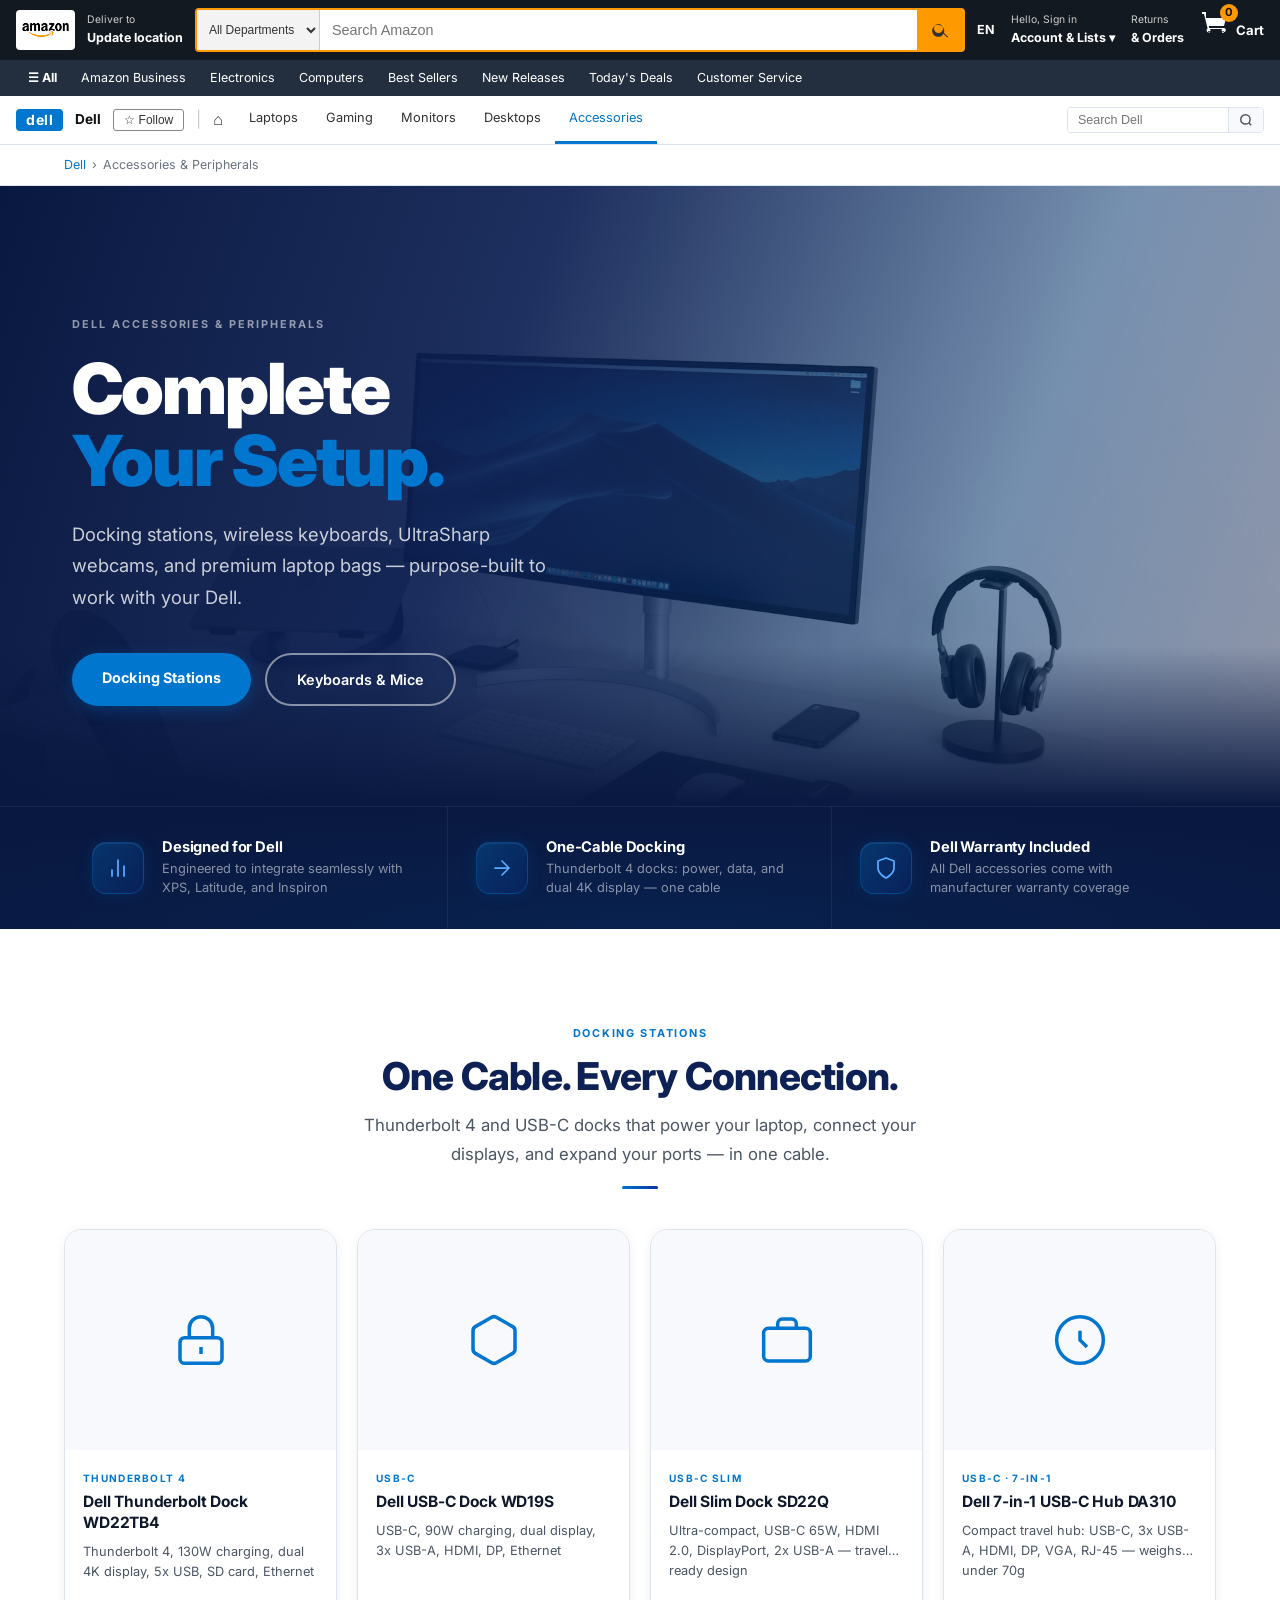
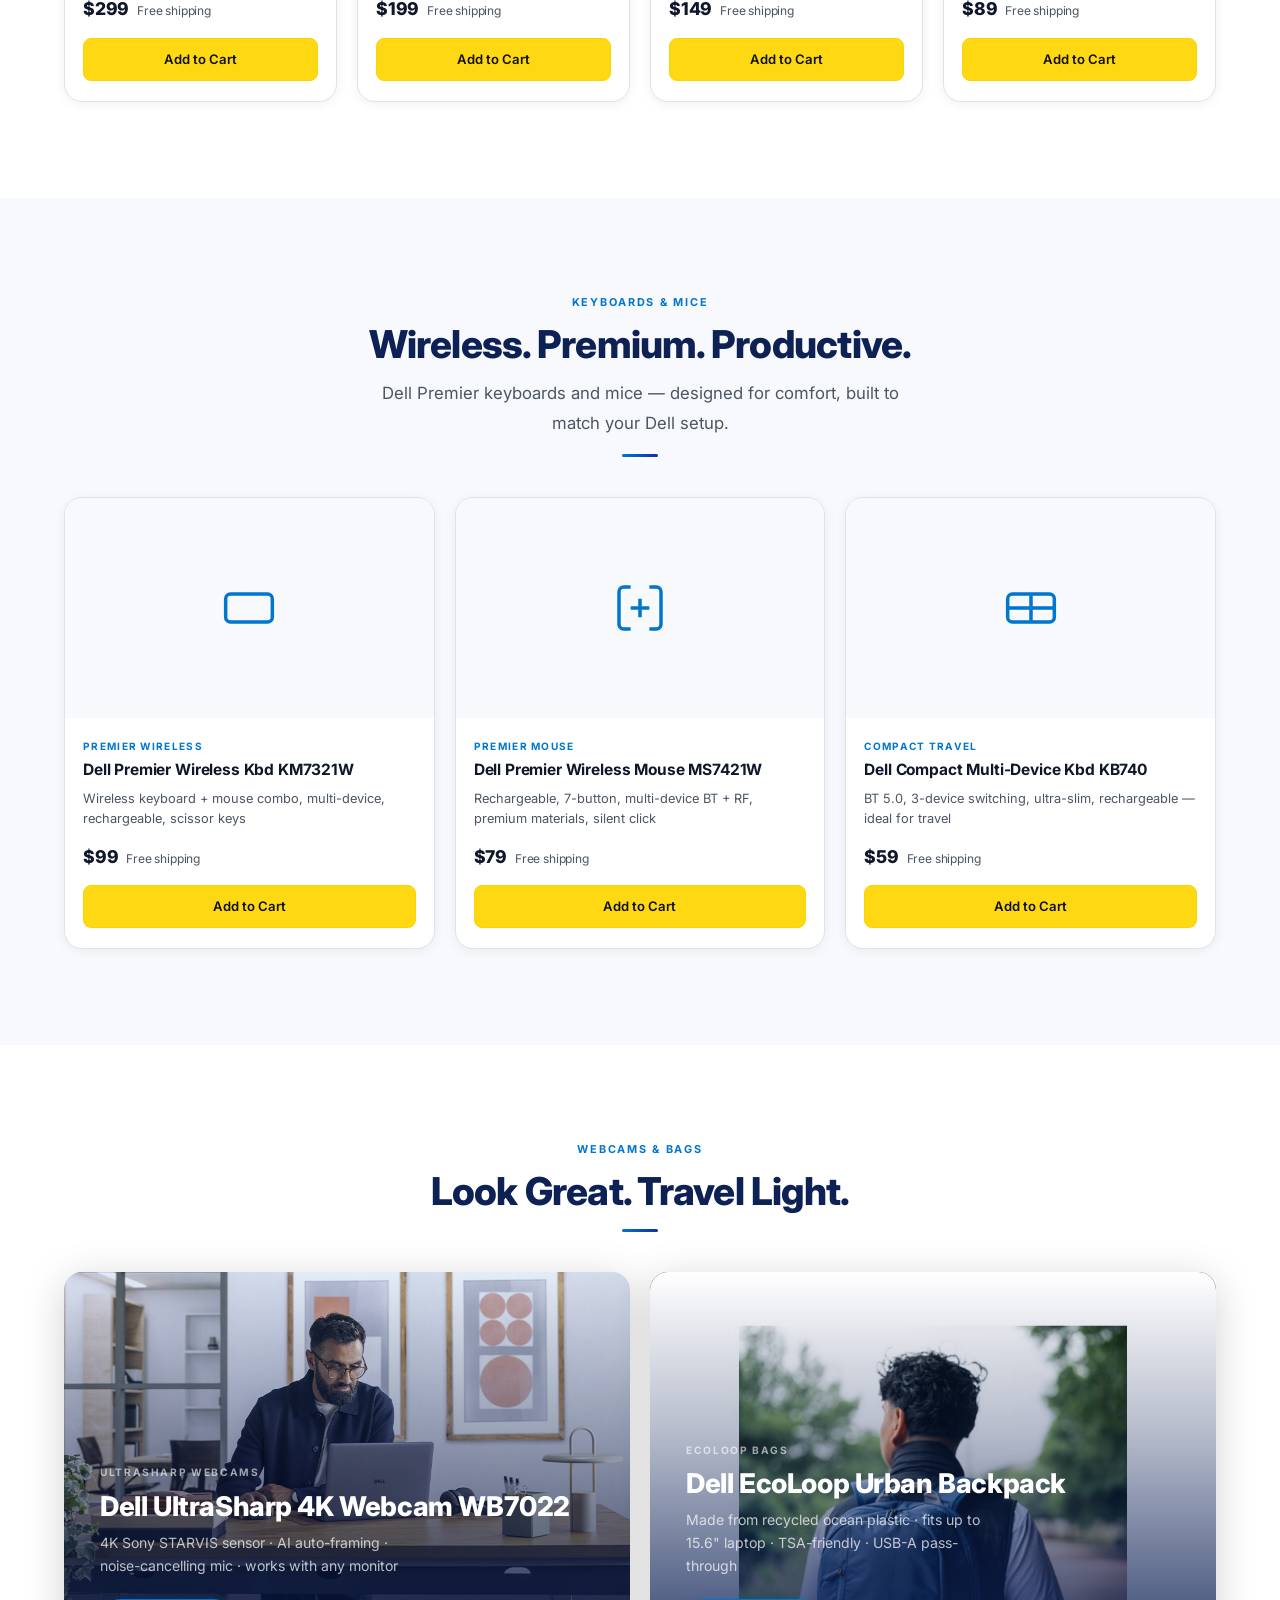
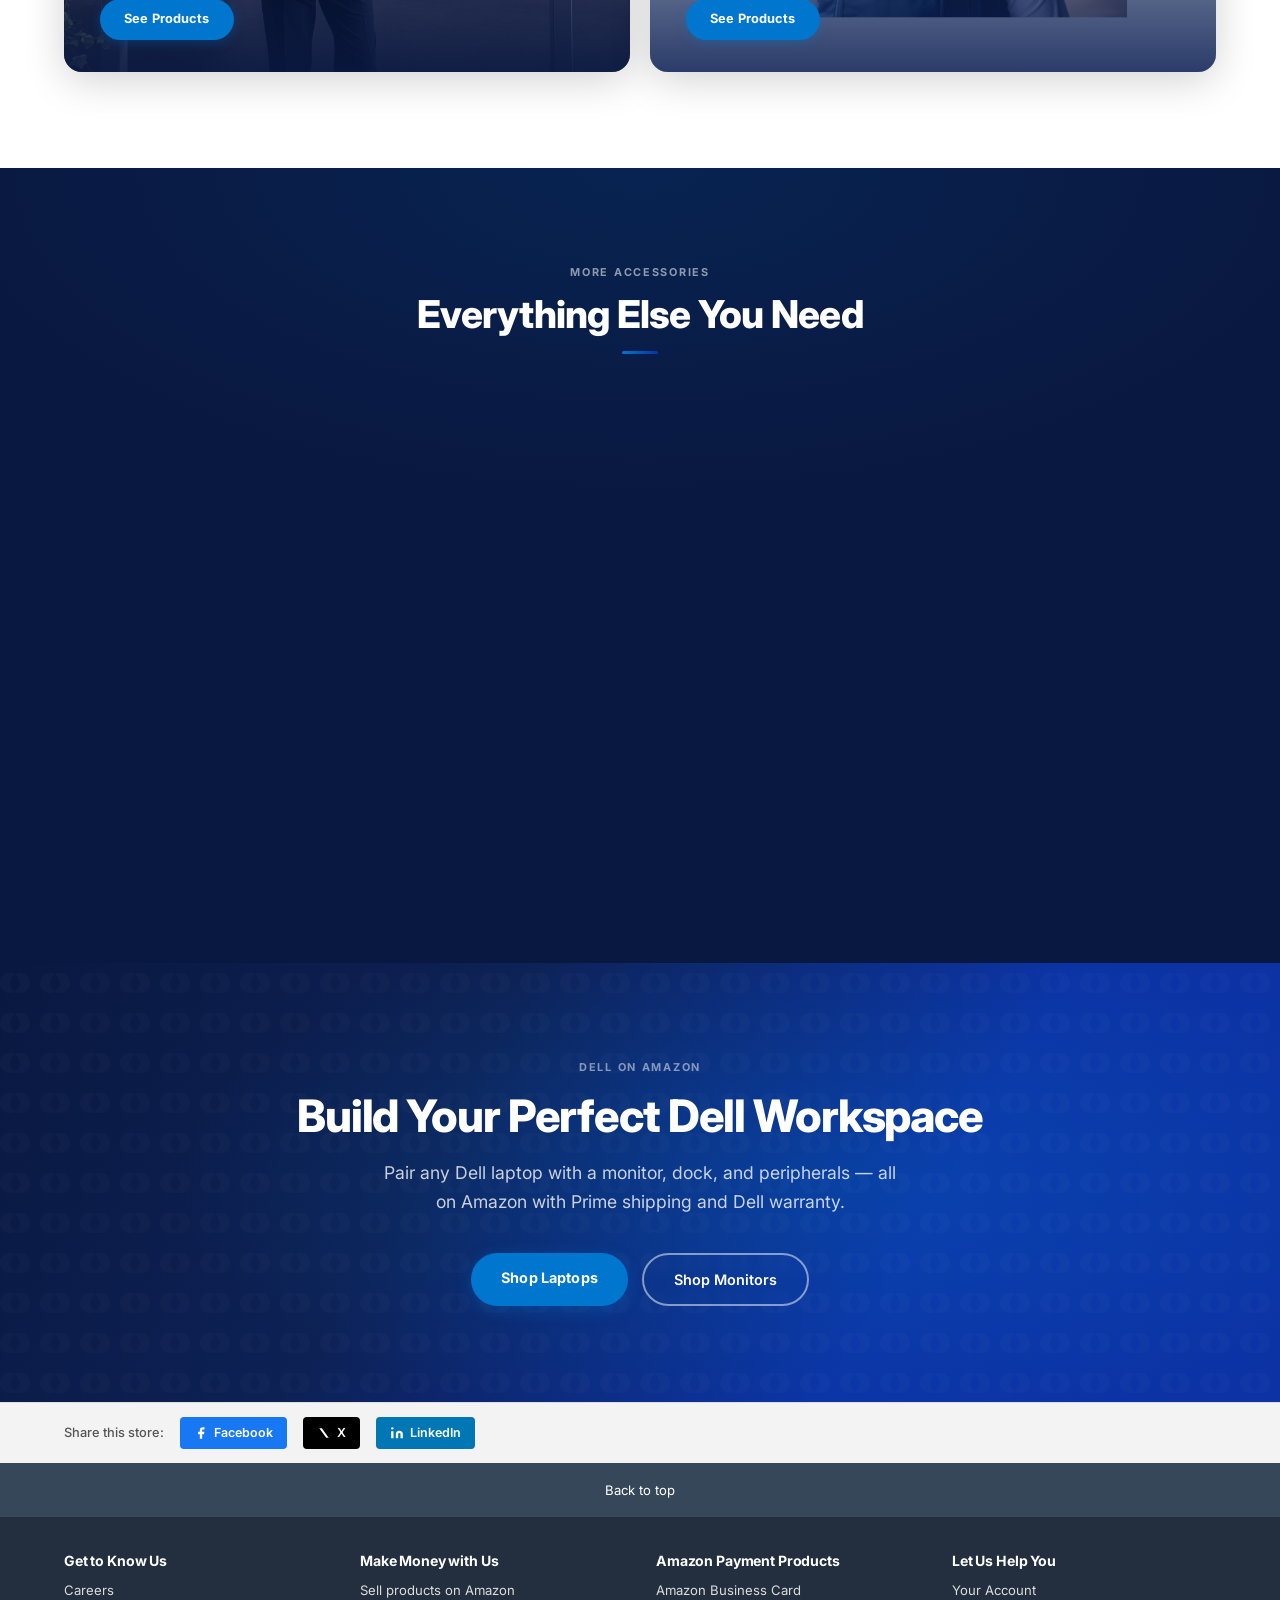
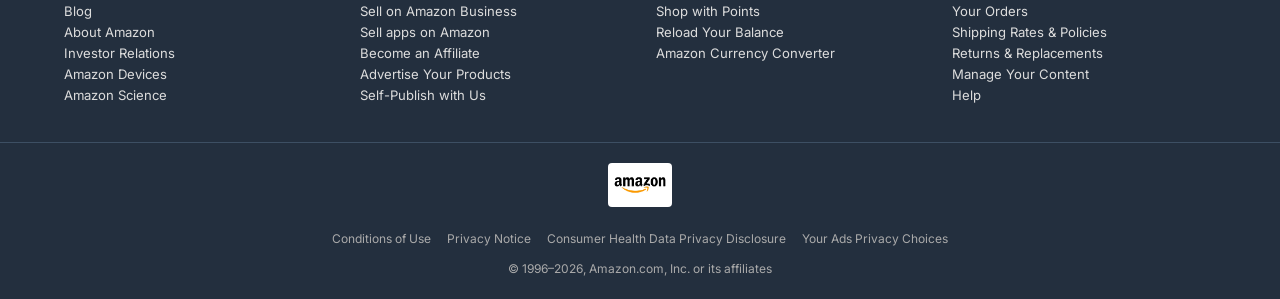
==== commit a99e79cf: "Upgrade image inventory: 9 new product-specific images across all 6 pages Replaced 8 shared lifestyl" ====
--- a/accessories.html
+++ b/accessories.html
@@ -19,7 +19,7 @@
 
 <!-- ═══ HERO ═══ -->
 <div class="hero-video-wrap" style="min-height:580px;">
-  <img class="hero-video" src="images/dell/lifestyle-enterprise.jpg" alt="Dell accessories and peripherals" style="opacity:0.42;object-fit:cover;">
+  <img class="hero-video" src="images/dell/accessories-setup.jpg" alt="Dell accessories and peripherals" style="opacity:0.55;object-fit:cover;object-position:center top;">
   <div class="hero-overlay"></div>
   <div class="hero-content">
     <span class="hero-eyebrow">Dell Accessories &amp; Peripherals</span>
--- a/styles.css
+++ b/styles.css
@@ -871,7 +871,7 @@
     var(--brand-dark) 0%,
     var(--brand-dark-tint) 35%,
     var(--brand-mid) 70%,
-    rgba(0,118,206,0.8) 100%
+    var(--brand-mid) 100%
   );
   padding: 96px 24px;
   text-align: center;
@@ -1090,4 +1090,6 @@
   .section-title h2 { font-size: 1.6rem; }
   .hk-card-img { height: 180px; }
   .split-tile-content { padding: 24px 22px; }
-}
+  .feature-item { padding: 20px 20px; }
+  .feature-item:nth-child(3) { display: none; }
+}
